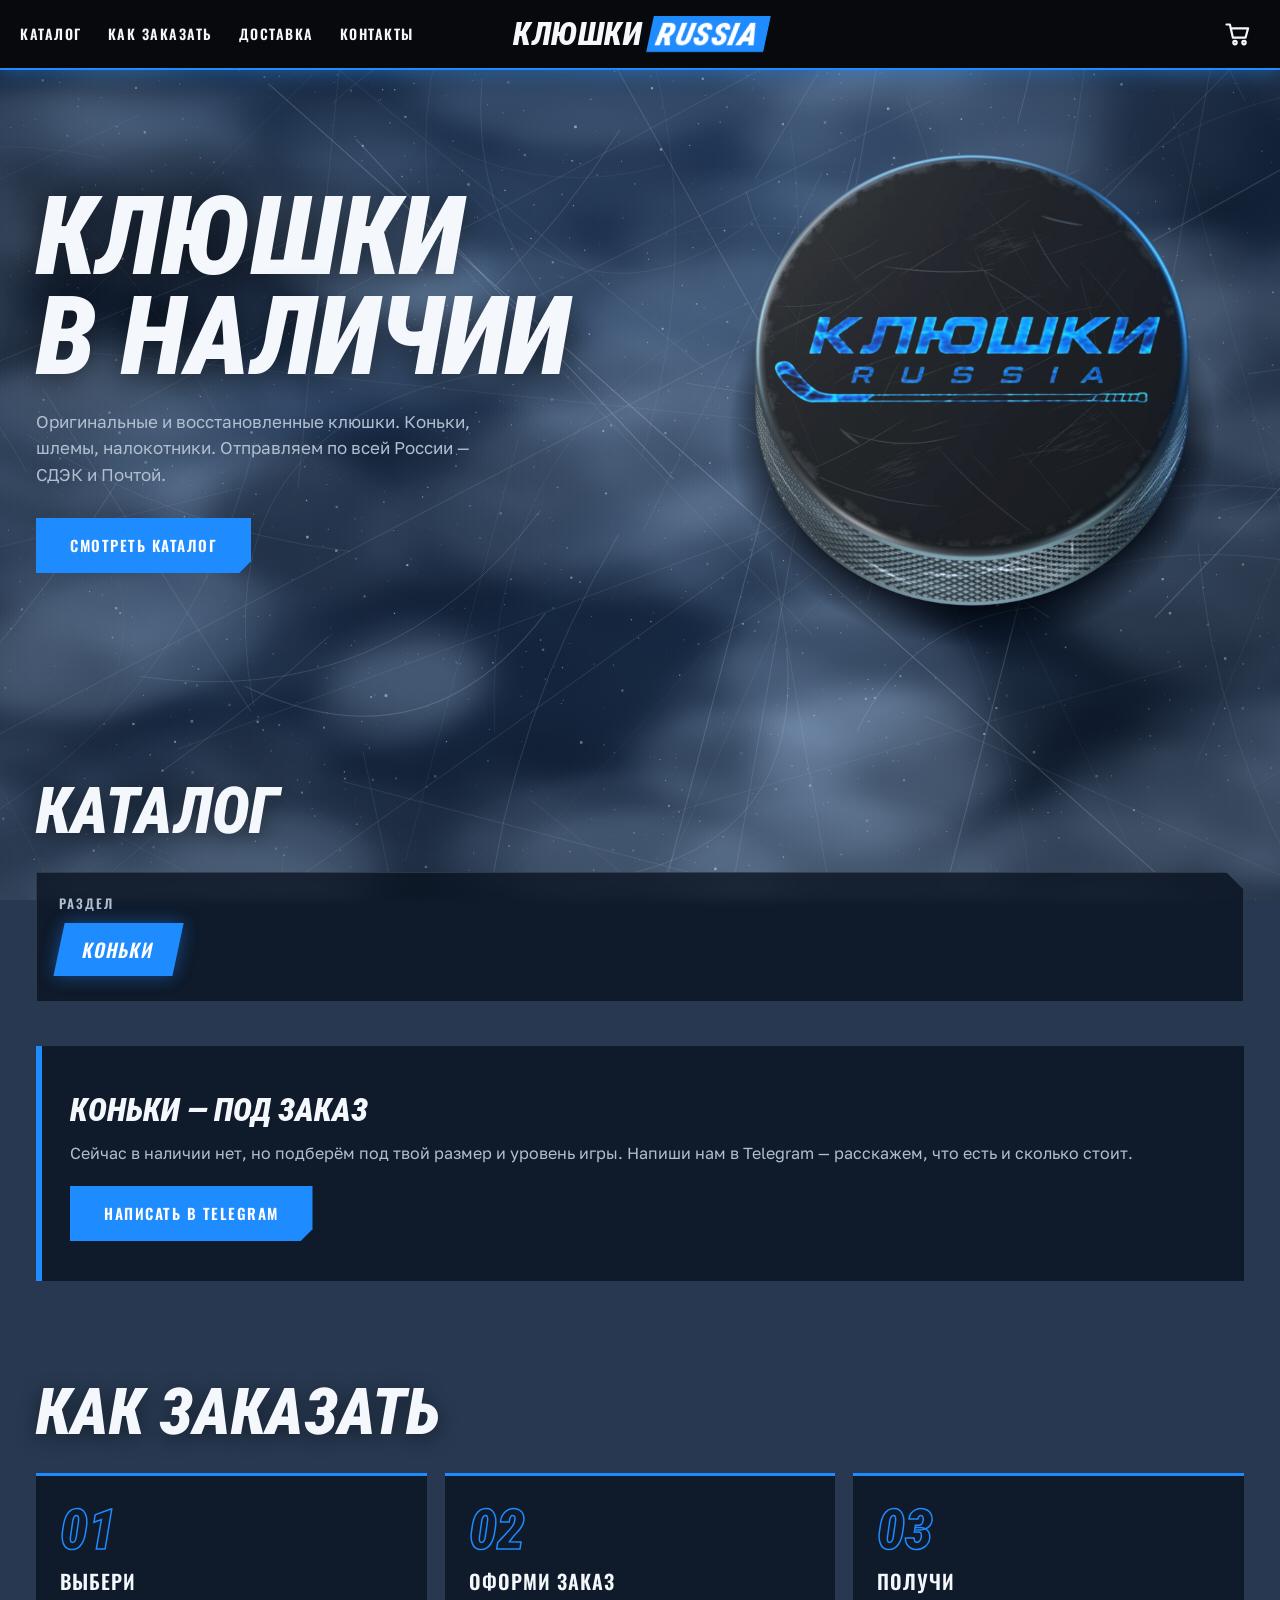
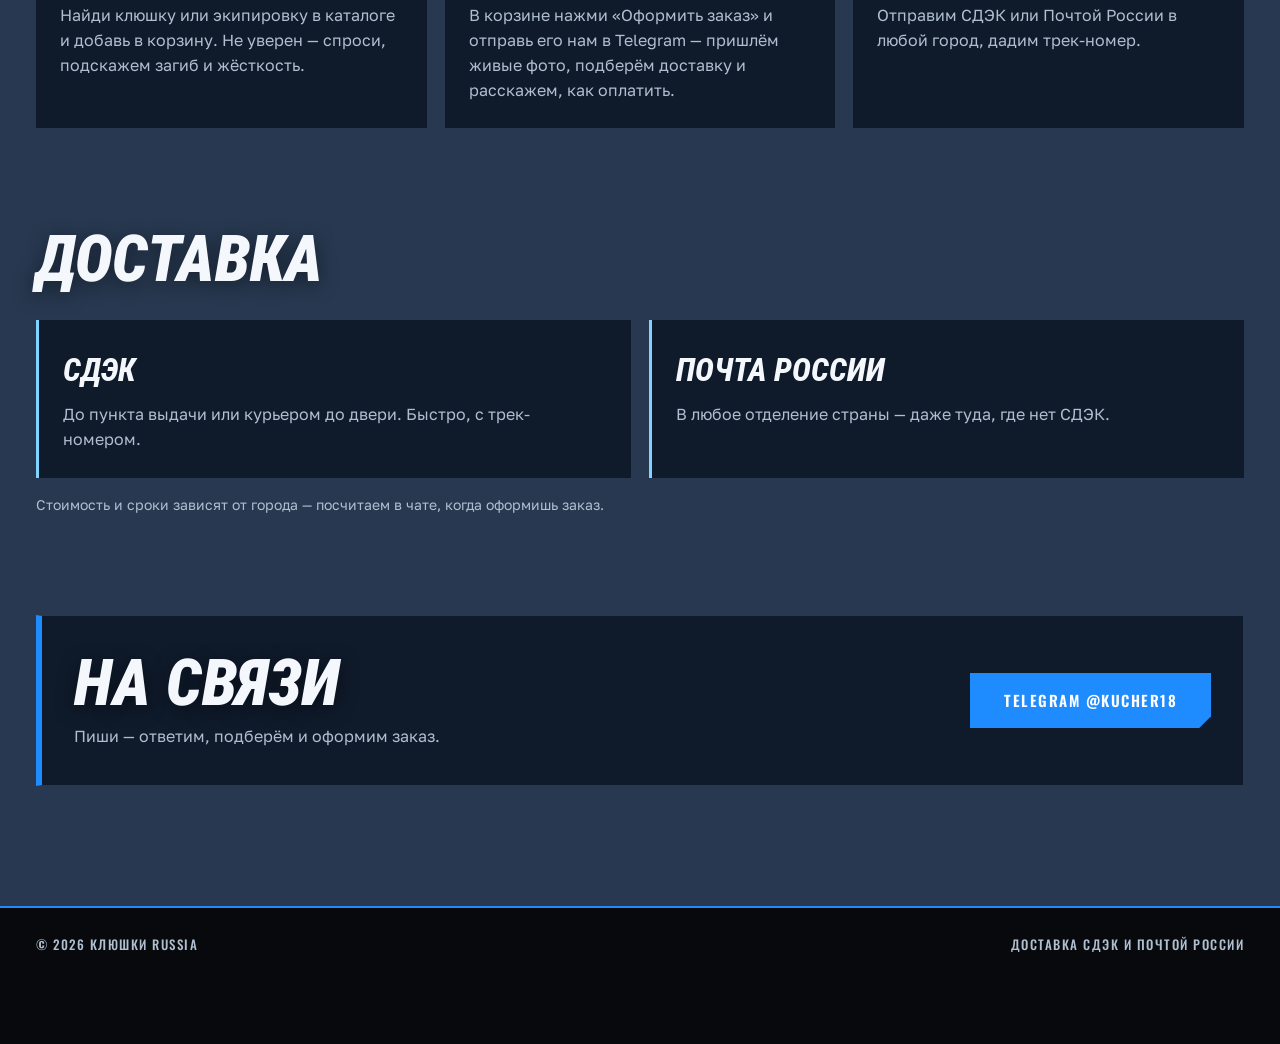
==== index.html @ e114ebab "Метки версий против кэша перед публикацией Co-Authored-By: Claude Opus 5.5 <noreply@anthropic.com>" ====
<!DOCTYPE html>
<html lang="ru">
<head>
  <meta charset="UTF-8">
  <meta name="viewport" content="width=device-width, initial-scale=1">
  <meta name="theme-color" content="#07090d">  <!-- цвет панели браузера — как у шапки -->
  <title>КЛЮШКИ RUSSIA</title>
  <meta name="description" content="Хоккейные клюшки (оригиналы и восстановленные), коньки, шлемы и налокотники. Доставка СДЭК и Почтой России.">
  <!-- Значок сайта и превью ссылки в Telegram / ВКонтакте (картинки делает tools/make_icons.py).
       Превью не видит скрипты страницы, поэтому у товара — общий текст, а не название клюшки. -->
  <link rel="icon" type="image/png" href="images/favicon.png?v=20261119-1003">
  <link rel="apple-touch-icon" href="images/apple-touch-icon.png?v=20261119-1003">
  <!-- Подпись под значком на экране iPhone. Пробел — «широкий» (&ensp;): обычный iPhone сжимает,
       и выходило «КЛЮШКИRUSSIA» (скрин владельца 2026-11-19) -->
  <meta name="apple-mobile-web-app-title" content="КЛЮШКИ&ensp;RUSSIA">
  <meta property="og:type" content="website">
  <meta property="og:site_name" content="КЛЮШКИ RUSSIA">
  <meta property="og:locale" content="ru_RU">
  <meta property="og:title" content="КЛЮШКИ RUSSIA — хоккейные клюшки в наличии">
  <meta property="og:description" content="Хоккейные клюшки и экипировка в наличии. Подбор клюшки по росту и весу, заказ — в Telegram, доставка по России.">
  <meta property="og:image" content="https://zzzx07180-cyber.github.io/klushki-russia/images/og-image.jpg">
  <meta property="og:image:width" content="1200">
  <meta property="og:image:height" content="630">
  <meta property="og:image:alt" content="Логотип КЛЮШКИ RUSSIA и хоккейная шайба">
  <meta name="twitter:card" content="summary_large_image">
  <!-- Шрифты лежат на нашем сайте в папке fonts/ (лицензия SIL Open Font License), подключены в style.css.
       Кириллицу всех трёх просим загрузить сразу — она нужна на первом экране. -->
  <link rel="preload" href="fonts/roboto-condensed-italic-cyrillic.woff2" as="font" type="font/woff2" crossorigin>
  <link rel="preload" href="fonts/oswald-cyrillic.woff2" as="font" type="font/woff2" crossorigin>
  <link rel="preload" href="fonts/golos-text-cyrillic.woff2" as="font" type="font/woff2" crossorigin>
  <link rel="stylesheet" href="style.css?v=20261119-1003">
</head>
<body>
  <!-- Фон «лёд»: рисуется скриптом ice.js -->
  <canvas id="ice" class="ice-bg" aria-hidden="true"></canvas>

  <!-- ШАПКА: меню слева, логотип по центру, контакты справа -->
  <header class="header">
    <div class="header__inner">
      <button class="burger" id="burger" aria-label="Открыть меню" aria-expanded="false" aria-controls="nav">
        <span></span><span></span><span></span>
      </button>

      <nav class="nav" id="nav">
        <a href="#catalog">Каталог</a>
        <a href="#how">Как заказать</a>
        <a href="#delivery">Доставка</a>
        <a href="#contacts">Контакты</a>
      </nav>

      <a href="index.html" class="logo" aria-label="КЛЮШКИ RUSSIA — на главную">
        КЛЮШКИ <span class="logo__tag">RUSSIA</span>
      </a>

      <div class="header__right">
        <!-- Корзина: число товаров и выдвижное окно — в cart.js -->
        <button class="cart-btn" id="cartBtn" type="button" data-cart-open aria-label="Корзина">
          <svg viewBox="0 0 28 28" fill="none" stroke="currentColor" stroke-width="2.2" stroke-linecap="round" stroke-linejoin="round" aria-hidden="true"><path d="M2.5 4.5h3.4l3 13.2h12.6l2.6-9.4H6.8"/><circle cx="11" cy="22.6" r="1.7"/><circle cx="20" cy="22.6" r="1.7"/></svg>
          <span class="cart-btn__count" id="cartCount" hidden>0</span>
        </button>
      </div>
    </div>
  </header>

  <main>
    <!-- ПЕРВЫЙ ЭКРАН -->
    <section class="hero">
      <div class="container hero__inner">
        <div class="hero__text-block">
          <h1 class="hero__title">Клюшки<br>в наличии</h1>
          <p class="hero__text">
            Оригинальные и восстановленные клюшки. Коньки, шлемы, налокотники.
            Отправляем по всей России — СДЭК и Почтой.
          </p>
          <a href="#catalog" class="btn">Смотреть каталог</a>
        </div>

        <!-- Шайба с логотипом. Въезжает по льду при открытии сайта и при нажатии.
             Сложена из слоёв: корпус, холст с вращающимся бортиком и верхняя грань с логотипом. -->
        <!-- is-waiting: шайба спрятана с самого начала, пока не начнётся въезд (иначе она мелькала
             на своём месте и прыгала за экран). Без JavaScript её показывает <noscript> ниже. -->
        <div class="puck-zone is-waiting">
          <noscript><style>.puck-zone.is-waiting .puck-slide { opacity: 1; }</style></noscript>
          <span class="puck-trail" aria-hidden="true"><i></i></span>
          <div class="puck-slide">
            <span class="puck-shadow" aria-hidden="true"></span>
            <button class="puck" id="puck" type="button" aria-label="Запустить шайбу ещё раз">
              <span class="puck__layers">
                <img src="images/puck-body.webp?v=20261119-1003" alt="" class="puck__body" width="960" height="960">
                <!-- холст: на нём script.js рисует вращающуюся шайбу — бортик, потёртости и логотип -->
                <canvas class="puck__side" width="960" height="960" aria-hidden="true"></canvas>
                <img src="images/puck-side.webp?v=20261119-1003" alt="" class="puck__side-src" hidden>
                <span class="puck__face">
                  <img src="images/puck-face.webp?v=20261119-1003" alt="КЛЮШКИ RUSSIA" class="puck__marks" width="960" height="960">
                </span>
              </span>
            </button>
          </div>
        </div>
      </div>
    </section>

    <!-- КАТАЛОГ -->
    <section class="section" id="catalog">
      <div class="container">
        <h2 class="section__title">Каталог</h2>

        <!-- Полный каталог с фильтрами и товарами — тот же блок, что на catalog.html.
             Рисует его catalog.js -->
        <div id="catalogApp"></div>
      </div>
    </section>

    <!-- КАК ЗАКАЗАТЬ -->
    <section class="section" id="how">
      <div class="container">
        <h2 class="section__title">Как заказать</h2>
        <ol class="steps">
          <li class="step">
            <span class="step__num">01</span>
            <b>Выбери</b>
            <span>Найди клюшку или экипировку в каталоге и добавь в корзину. Не уверен — спроси, подскажем загиб и жёсткость.</span>
          </li>
          <li class="step">
            <span class="step__num">02</span>
            <b>Оформи заказ</b>
            <!-- data-vk: показывается сам, когда в shop.js вписан адрес ВКонтакте -->
            <span>В корзине нажми «Оформить заказ» и отправь его нам в Telegram<span data-vk hidden> или ВКонтакте</span> — пришлём живые фото, подберём доставку и расскажем, как оплатить.</span>
          </li>
          <li class="step">
            <span class="step__num">03</span>
            <b>Получи</b>
            <span>Отправим СДЭК или Почтой России в любой город, дадим трек-номер.</span>
          </li>
        </ol>
      </div>
    </section>

    <!-- ДОСТАВКА -->
    <section class="section" id="delivery">
      <div class="container">
        <h2 class="section__title">Доставка</h2>
        <div class="delivery">
          <div class="delivery__card">
            <h3>СДЭК</h3>
            <p>До пункта выдачи или курьером до двери. Быстро, с трек-номером.</p>
          </div>
          <div class="delivery__card">
            <h3>Почта России</h3>
            <p>В любое отделение страны — даже туда, где нет СДЭК.</p>
          </div>
        </div>
        <p class="delivery__note">Стоимость и сроки зависят от города — посчитаем в чате, когда оформишь заказ.</p>
      </div>
    </section>

    <!-- КОНТАКТЫ -->
    <section class="section" id="contacts">
      <div class="container">
        <div class="contacts">
          <div>
            <h2 class="section__title">На связи</h2>
            <p class="contacts__text">Пиши — ответим, подберём и оформим заказ.</p>
          </div>
          <div class="contacts__buttons">
            <a href="https://t.me/kucher18" class="btn" target="_blank" rel="noopener">Telegram @kucher18</a>
            <!-- ВКонтакте: спрятана, пока в shop.js не вписан адрес (VK) — тогда появится сама -->
            <a href="#" class="btn" target="_blank" rel="noopener" data-vk hidden>ВКонтакте</a>
          </div>
        </div>
      </div>
    </section>
  </main>

  <footer class="footer">
    <div class="container footer__inner">
      <span>© 2026 КЛЮШКИ RUSSIA</span>
      <span>Доставка СДЭК и Почтой России</span>
    </div>
  </footer>

  <!-- Плавающая кнопка «Подобрать клюшку»: открывает помощника по подбору (picker.js) -->
  <button type="button" class="float-chat" data-picker-open aria-haspopup="dialog" aria-label="Подобрать клюшку">
    <span class="float-chat__label">Подобрать клюшку</span>
    <span class="float-chat__btn" aria-hidden="true">
      <svg viewBox="0 0 24 24" width="30" height="30" aria-hidden="true"><path fill="currentColor" d="M8.5 10c0-1.95 3-3.5 6.75-3.5S22 8.05 22 10v3.9c0 1.95-3 3.5-6.75 3.5S8.5 15.85 8.5 13.9z"/><path fill="none" style="stroke:var(--accent)" stroke-width="1.3" d="M8.7 10.45c.65 1.6 3.4 2.85 6.55 2.85s5.9-1.25 6.55-2.85"/><path fill="none" stroke="currentColor" stroke-width="2" stroke-linecap="round" d="M3.2 8.8h3.2M1.6 12.1h4.8M3.2 15.4h3.2"/></svg>
    </span>
  </button>

  <!-- Всплывающая подсказка (например, «Текст скопирован») -->
  <div class="toast" id="toast" role="status" aria-live="polite"></div>

  <script src="ice.js?v=20261119-1003"></script>
  <script src="script.js?v=20261119-1003"></script>
  <script src="data/products.js?v=20261119-1003"></script>
  <script src="shop.js?v=20261119-1003"></script>
  <script src="delivery.js?v=20261119-1003"></script>
  <script src="cart.js?v=20261119-1003"></script>
  <script src="picker.js?v=20261119-1003"></script>
  <script src="catalog.js?v=20261119-1003"></script>
</body>
</html>
---- style.css ----
/* ===== Цвета и шрифты =====
   Всё собрано здесь: поменяй значение — изменится по всему сайту. */
:root {
  --black: #07090d;            /* шапка, подвал, шайба */
  --panel: rgba(9, 18, 32, .78);   /* полупрозрачные панели поверх льда */
  --line: rgba(255, 255, 255, .13);
  --white: #f4f8fc;
  --dim: #b0bfd0;              /* приглушённый текст */
  --accent: #1e8bff;           /* главный акцент — синий, как в логотипе */
  --accent-dark: #0d68d0;
  --accent-glow: rgba(30, 139, 255, .45);
  --ice: #7fd4ff;              /* светло-ледяной — для подсветок */

  /* Шрифты (все — SIL Open Font License, бесплатно и для коммерции) */
  --f-display: "Roboto Condensed", "Arial Narrow", sans-serif;  /* крупные заголовки */
  --f-ui: "Oswald", "Arial Narrow", sans-serif;                 /* кнопки, меню, подписи */
  --f-text: "Golos Text", system-ui, sans-serif;                /* обычный текст */

  /* «срезанный уголок» у кнопок */
  --cut: polygon(0 0, 100% 0, 100% calc(100% - 12px), calc(100% - 12px) 100%, 0 100%);
}

/* ===== Файлы шрифтов — в папке fonts/ нашего сайта (не с серверов Google) =====
   Лицензия SIL Open Font License 1.1 — тексты лицензий лежат там же (OFL-*.txt), их нельзя удалять.
   Каждый шрифт разбит на три набора букв: кириллица, латиница и расширенная латиница (в ней знак ₽).
   Браузер скачивает набор, только если его буквы есть на странице (unicode-range).
   В одном файле сразу все нужные толщины («переменный» шрифт), поэтому font-weight — диапазон.
   Если заменить файл шрифта — дай ему новое имя, иначе телефоны покажут старый из кэша. */
@font-face {
  font-family: "Roboto Condensed"; font-style: italic; font-weight: 800 900; font-display: swap;
  src: url("fonts/roboto-condensed-italic-cyrillic.woff2") format("woff2");
  unicode-range: U+0301, U+0400-045F, U+0490-0491, U+04B0-04B1, U+2116;
}
@font-face {
  font-family: "Roboto Condensed"; font-style: italic; font-weight: 800 900; font-display: swap;
  src: url("fonts/roboto-condensed-italic-latin-ext.woff2") format("woff2");
  unicode-range: U+0100-02BA, U+02BD-02C5, U+02C7-02CC, U+02CE-02D7, U+02DD-02FF, U+0304, U+0308, U+0329, U+1D00-1DBF, U+1E00-1E9F, U+1EF2-1EFF, U+2020, U+20A0-20AB, U+20AD-20C4, U+2113, U+2C60-2C7F, U+A720-A7FF;
}
@font-face {
  font-family: "Roboto Condensed"; font-style: italic; font-weight: 800 900; font-display: swap;
  src: url("fonts/roboto-condensed-italic-latin.woff2") format("woff2");
  unicode-range: U+0000-00FF, U+0131, U+0152-0153, U+02BB-02BC, U+02C6, U+02DA, U+02DC, U+0304, U+0308, U+0329, U+2000-206F, U+20AC, U+2122, U+2191, U+2193, U+2212, U+2215, U+FEFF, U+FFFD;
}
@font-face {
  font-family: "Oswald"; font-style: normal; font-weight: 500 600; font-display: swap;
  src: url("fonts/oswald-cyrillic.woff2") format("woff2");
  unicode-range: U+0301, U+0400-045F, U+0490-0491, U+04B0-04B1, U+2116;
}
@font-face {
  font-family: "Oswald"; font-style: normal; font-weight: 500 600; font-display: swap;
  src: url("fonts/oswald-latin-ext.woff2") format("woff2");
  unicode-range: U+0100-02BA, U+02BD-02C5, U+02C7-02CC, U+02CE-02D7, U+02DD-02FF, U+0304, U+0308, U+0329, U+1D00-1DBF, U+1E00-1E9F, U+1EF2-1EFF, U+2020, U+20A0-20AB, U+20AD-20C4, U+2113, U+2C60-2C7F, U+A720-A7FF;
}
@font-face {
  font-family: "Oswald"; font-style: normal; font-weight: 500 600; font-display: swap;
  src: url("fonts/oswald-latin.woff2") format("woff2");
  unicode-range: U+0000-00FF, U+0131, U+0152-0153, U+02BB-02BC, U+02C6, U+02DA, U+02DC, U+0304, U+0308, U+0329, U+2000-206F, U+20AC, U+2122, U+2191, U+2193, U+2212, U+2215, U+FEFF, U+FFFD;
}
@font-face {
  font-family: "Golos Text"; font-style: normal; font-weight: 400 500; font-display: swap;
  src: url("fonts/golos-text-cyrillic.woff2") format("woff2");
  unicode-range: U+0301, U+0400-045F, U+0490-0491, U+04B0-04B1, U+2116;
}
@font-face {
  font-family: "Golos Text"; font-style: normal; font-weight: 400 500; font-display: swap;
  src: url("fonts/golos-text-latin-ext.woff2") format("woff2");
  unicode-range: U+0100-02BA, U+02BD-02C5, U+02C7-02CC, U+02CE-02D7, U+02DD-02FF, U+0304, U+0308, U+0329, U+1D00-1DBF, U+1E00-1E9F, U+1EF2-1EFF, U+2020, U+20A0-20AB, U+20AD-20C4, U+2113, U+2C60-2C7F, U+A720-A7FF;
}
@font-face {
  font-family: "Golos Text"; font-style: normal; font-weight: 400 500; font-display: swap;
  src: url("fonts/golos-text-latin.woff2") format("woff2");
  unicode-range: U+0000-00FF, U+0131, U+0152-0153, U+02BB-02BC, U+02C6, U+02DA, U+02DC, U+0304, U+0308, U+0329, U+2000-206F, U+20AC, U+2122, U+2191, U+2193, U+2212, U+2215, U+FEFF, U+FFFD;
}

* { box-sizing: border-box; margin: 0; padding: 0; }
/* overscroll-behavior-y: none — страница не «пружинит», шапка и подвал не отрываются от краёв экрана.
   Только по вертикали: по горизонтали выключился бы «назад» свайпом по тачпаду. */
html { scroll-behavior: smooth; overscroll-behavior-y: none; }

body {
  font-family: var(--f-text);
  color: var(--white);
  line-height: 1.55;
  background: #273850;         /* средний цвет льда у низа экрана: им Safari тонирует полосу под своей панелью */
  overflow-x: hidden;
}

/* Холст с текстурой льда — лежит под всем сайтом и не прокручивается */
.ice-bg {
  position: fixed;
  inset: 0;
  width: 100vw;
  height: 100vh;
  height: 100lvh;
  z-index: -1;
  display: block;
}

a { color: inherit; text-decoration: none; }
button { font: inherit; color: inherit; background: none; border: 0; cursor: pointer; }

.container { max-width: 1240px; margin: 0 auto; padding: 0 16px; }

/* Общий стиль крупных заголовков */
.hero__title, .section__title, .logo, .delivery__card h3, .step__num {
  font-family: var(--f-display);
  font-style: italic;
  font-weight: 900;
  text-transform: uppercase;
}

/* ===== Кнопки ===== */
.btn {
  display: inline-block;
  padding: 16px 34px;
  background: var(--accent);
  color: #fff;
  font-family: var(--f-ui);
  font-weight: 600;
  font-size: 15px;
  text-transform: uppercase;
  letter-spacing: 1.5px;
  text-align: center;
  clip-path: var(--cut);
  transition: background .15s, transform .15s;
}
.btn:hover { background: var(--accent-dark); transform: translateY(-2px); }
.btn--dark { background: var(--black); }
.btn--dark:hover { background: #1a1f28; }

/* ===== Шапка ===== */
.header {
  position: sticky;
  top: 0;
  z-index: 20;
  background: var(--black);
  border-bottom: 2px solid var(--accent);
  box-shadow: 0 2px 18px var(--accent-glow);
}
/* Чёрный «козырёк» над шапкой. Браузер Telegram (и Safari на новых iPhone) кладёт поверх верха
   страницы свою полупрозрачную панель с адресом, а шапку прилепляет под ней — и в щели над шапкой
   просвечивала прокручиваемая страница. Козырёк продолжает чёрный фон шапки вверх и закрывает щель.
   На обычных экранах он целиком за верхним краем окна и не виден. */
.header::before {
  content: "";
  position: absolute;
  left: 0;
  right: 0;
  bottom: 100%;
  height: 100vh;
  background: var(--black);
  pointer-events: none;
}
.header__inner {
  display: grid;
  grid-template-columns: 1fr auto 1fr;
  align-items: center;
  height: 68px;
  padding: 0 20px;
  max-width: 1600px;
  margin: 0 auto;
}

.nav { display: flex; gap: 26px; }
.nav a {
  font-family: var(--f-ui);
  font-weight: 600;
  font-size: 14px;
  text-transform: uppercase;
  letter-spacing: 1.5px;
  transition: color .15s;
}
.nav a:hover { color: var(--ice); }

.logo { font-size: 32px; line-height: 1; white-space: nowrap; letter-spacing: .5px; }
.logo__tag {
  display: inline-block;
  padding: 2px 9px 2px 7px;
  background: var(--accent);
  color: #fff;
  transform: skewX(-12deg);
}

.burger { display: none; }

/* ===== Первый экран ===== */
.hero { padding: 80px 0 90px; overflow-x: clip; }   /* ничего не вылезает вбок: шайба въезжает из-за правого края */
.hero__inner {
  display: grid;
  grid-template-columns: 1.15fr 1fr;
  align-items: center;
  gap: 40px;
}
.hero__title {
  font-size: clamp(54px, 8.5vw, 116px);
  line-height: .92;
  text-shadow: 0 6px 30px rgba(0, 0, 0, .5);
  margin-bottom: 22px;
}
.hero__text { color: var(--dim); font-size: 17px; max-width: 480px; margin-bottom: 30px; }

/* ===== Шайба ===== */
.puck-zone {
  --puck-size: min(460px, 80vw);
  /* Где на картинке корпуса лежит верхняя грань шайбы.
     Эти четыре числа печатает tools/make_puck.py — менять только вместе с картинками. */
  --face-left: 2.77%;
  --face-top: -3.12%;
  --face-size: 94.45%;
  --face-squash: 0.9272;
  position: relative;
  justify-self: center;
  width: var(--puck-size);
  height: var(--puck-size);     /* явная высота — для телефонов, где нет aspect-ratio */
}

/* Шайба — это настоящий 3D-рендер из Blender (скрипт tools/make_puck.py), сложенный из
   ГОТОВЫХ картинок с прозрачным фоном:
     images/puck-body.webp — корпус: чистая резина, рифлёный бортик, свет;
     images/puck-face.webp — логотип, царапины, потёртая кромка; лежит сверху и вращается;
     images/puck-side.webp — потёртости бортика «в развёртке»; script.js прокручивает их по бортику.
   Так шайба крутится вокруг своей оси по-настоящему: всё, что на ней «нарисовано», едет
   по кругу, а свет остаётся на месте.
   Браузеру ничего не нужно обрезать, поэтому шайба выглядит одинаково везде, включая iPhone
   и встроенный браузер Telegram (обрезка кодом там при анимации показывала квадрат). */
.puck-slide {                   /* эта «тележка» едет по льду: в ней шайба и её тень */
  position: relative;
  width: 100%;
  height: 100%;
}
.puck {
  position: relative;
  z-index: 2;
  display: block;
  width: 100%;
  height: 100%;
  padding: 0;
  border: 0;
  border-radius: 50%;
  background: none;
  -webkit-appearance: none;
  appearance: none;
  -webkit-tap-highlight-color: transparent;
}
.puck:focus-visible { outline: 3px solid var(--ice); outline-offset: 4px; }

.puck__layers {
  position: relative;
  display: block;
  width: 100%;
  height: 100%;
}
.puck__body,
.puck__marks {
  display: block;
  width: 100%;
  height: 100%;
  pointer-events: none;
  user-select: none;
  -webkit-user-select: none;
  -webkit-touch-callout: none;
}
/* Холст поверх картинки корпуса. На нём script.js перерисовывает корпус так, чтобы бортик
   тоже вращался (рифление и потёртости едут по кругу). Когда холст готов, обычная картинка
   корпуса прячется — иначе по краям она просвечивала бы из-под холста. */
.puck__side {
  position: absolute;
  left: 0;
  top: 0;
  width: 100%;
  height: 100%;
  pointer-events: none;
}
.puck.has-side .puck__body { visibility: hidden; }
/* Когда шайбу рисует видеочип, логотип тоже на холсте (одним кадром с бортиком — так они
   не расходятся), и картинка-логотип прячется. */
.puck.has-face .puck__face { visibility: hidden; }

/* Верхняя грань. Картинка с логотипом — ровный круг; шайба наклонена, поэтому сжимаем
   круг в овал (--face-squash). Внутри овала картинка вращается (см. puck-spin ниже). */
.puck__face {
  position: absolute;
  left: var(--face-left);
  top: var(--face-top);
  width: var(--face-size);
  height: var(--face-size);
  transform: scaleY(var(--face-squash));
  pointer-events: none;
}

/* Тень: шайба лежит на льду, поэтому тень плотная и прижата к самому низу бортика */
.puck-shadow {
  position: absolute;
  left: -3%;
  right: -3%;
  top: 15%;
  bottom: -8%;
  border-radius: 50%;
  background: radial-gradient(closest-side, rgba(0, 4, 12, .8) 80%, rgba(0, 4, 12, .4) 90%, transparent 100%);
  z-index: 1;
}

/* След на льду за шайбой: мягкая светлая полоса, ярче всего у самой шайбы.
   Полоса лежит вдоль пути шайбы (тот же угол, что у --slide-x / --slide-y). */
.puck-trail {
  position: absolute;
  left: 50%;
  top: 57%;
  width: 337%;                  /* длина пути: √(330² + 70²) */
  height: 0;
  transform: rotate(-12deg);    /* угол пути: шайба едет справа и чуть «издалека» */
  transform-origin: 0 0;
  pointer-events: none;
}
.puck-trail i {
  position: absolute;
  left: 0;
  top: 0;
  width: 100%;
  height: 0;
  padding-bottom: 20%;          /* ширина полосы (в долях её длины) */
  margin-top: -10%;             /* половина ширины — чтобы полоса легла ровно по линии пути */
  background:
    linear-gradient(90deg, rgba(225, 242, 255, .45), rgba(225, 242, 255, 0) 55%) 0 50% / 100% 2px no-repeat,
    radial-gradient(ellipse 60% 50% at 0 50%, rgba(200, 230, 255, .28), rgba(200, 230, 255, .1) 50%, transparent 100%);
  transform-origin: 100% 50%;
  transform: scaleX(0);
  opacity: 0;
}

/* --- Анимация «шайба въезжает по льду» ---
   Шайба выезжает из-за правого края, скользит по прямой и тормозит, как от трения о лёд
   (равномерное замедление — кривая --ice-friction). При этом она крутится вокруг своей оси.
   Едет и крутится шайба одно и то же время (--slide-time), поэтому останавливается
   и перестаёт крутиться в один и тот же момент. За ней на льду остаётся след, который потом тает.
   Можно менять:
     --slide-x / --slide-y — откуда выезжает (в размерах шайбы); если менять, то поправить
                             и угол с длиной у .puck-trail;
     --slide-time          — сколько секунд едет и крутится;
     --spin                — на сколько градусов успевает повернуться (540 = полтора оборота). */
.puck-zone {
  --slide-x: 330%;
  --slide-y: -70%;
  --slide-time: 1.7s;
  --spin: -540deg;
  --ice-friction: cubic-bezier(.333, .667, .667, 1);
}
.puck-zone.is-waiting .puck-slide { opacity: 0; }   /* пока картинки грузятся, шайбу не показываем */

.puck-zone.is-flying .puck-slide  { animation: puck-slide var(--slide-time) var(--ice-friction) both; }
.puck-zone.is-flying .puck__marks { animation: puck-spin var(--slide-time) var(--ice-friction) both; }
/* Когда шайба рисуется на холсте, угол поворота считает script.js — логотип и бортик
   поворачиваются одним кадром (иначе на iPhone они расходились). CSS-вращение — запасной вариант. */
.puck-zone.js-spin.is-flying .puck__marks { animation: none; }
/* след: растёт ровно вместе с шайбой, а когда она остановилась — тает */
.puck-zone.is-flying .puck-trail i {
  animation: puck-trail-grow var(--slide-time) var(--ice-friction) both,
             puck-trail-melt 2.6s ease-in var(--slide-time) both;
}

@keyframes puck-slide {
  from { transform: translate(var(--slide-x), var(--slide-y)) scale(.9); }   /* издалека — чуть меньше */
  to   { transform: translate(0, 0) scale(1); }
}
@keyframes puck-spin {
  from { transform: rotate(var(--spin)); }
  to   { transform: rotate(0); }
}
@keyframes puck-trail-grow {
  from { transform: scaleX(0); }
  to   { transform: scaleX(1); }
}
@keyframes puck-trail-melt {
  from { opacity: 1; }
  to   { opacity: 0; }
}

/* Если человек отключил анимации в системе — шайба просто лежит на месте */
@media (prefers-reduced-motion: reduce) {
  .puck-zone.is-flying .puck-slide,
  .puck-zone.is-flying .puck__marks,
  .puck-zone.is-flying .puck-trail i { animation: none; }
}

/* ===== Секции ===== */
.section { padding: 80px 0; }
.section + .section { padding-top: 20px; }
.section__title {
  font-size: clamp(40px, 6vw, 64px);
  line-height: 1;
  margin-bottom: 28px;
  text-shadow: 0 4px 20px rgba(0, 0, 0, .45);
}

/* ===== Панель выбора раздела ===== */
.panel {
  background: var(--panel);
  border: 1px solid var(--line);
  padding: 20px 22px 24px;
  clip-path: polygon(0 0, calc(100% - 18px) 0, 100% 18px, 100% 100%, 0 100%);
  backdrop-filter: blur(4px);
  margin-bottom: 28px;
}
.panel__label {
  font-family: var(--f-ui);
  font-weight: 600;
  font-size: 13px;
  text-transform: uppercase;
  letter-spacing: 2px;
  color: var(--dim);
  margin-bottom: 10px;
}
.tabs { display: flex; flex-wrap: wrap; gap: 8px; }
.tab {
  padding: 12px 24px;
  background: rgba(255, 255, 255, .07);
  font-family: var(--f-ui);
  font-weight: 600;
  font-size: 19px;
  text-transform: uppercase;
  letter-spacing: 1px;
  color: var(--dim);
  transform: skewX(-12deg);
  transition: background .15s, color .15s;
}
.tab:hover { color: var(--white); background: rgba(255, 255, 255, .13); }
.tab.is-active { background: var(--accent); color: #fff; box-shadow: 0 0 18px var(--accent-glow); }

.panel__sub { margin-top: 20px; padding-left: 14px; border-left: 3px solid var(--accent); }
.chips { display: flex; flex-wrap: wrap; gap: 8px; }
.chip {
  padding: 9px 16px;
  border: 1px solid var(--line);
  font-family: var(--f-ui);
  font-weight: 500;
  font-size: 14px;
  text-transform: uppercase;
  letter-spacing: 1px;
  transition: border-color .15s, background .15s, color .15s;
}
.chip:hover { border-color: var(--white); }
.chip.is-active { background: var(--white); color: var(--black); border-color: var(--white); }

/* ===== Как заказать ===== */
.steps { list-style: none; display: grid; grid-template-columns: repeat(3, 1fr); gap: 18px; }
.step { padding: 26px 24px; background: var(--panel); border-top: 3px solid var(--accent); }
.step__num {
  display: block;
  font-size: 56px;
  line-height: 1;
  color: transparent;
  -webkit-text-stroke: 1.5px var(--accent);
  margin-bottom: 8px;
}
.step b {
  display: block;
  font-family: var(--f-ui);
  font-weight: 600;
  font-size: 20px;
  text-transform: uppercase;
  letter-spacing: 1px;
  margin-bottom: 6px;
}
.step span:last-child { color: var(--dim); }

/* ===== Доставка ===== */
.delivery { display: grid; grid-template-columns: 1fr 1fr; gap: 18px; }
.delivery__card { padding: 26px 24px; background: var(--panel); border-left: 3px solid var(--ice); }
.delivery__card h3 { font-weight: 800; font-size: 32px; margin-bottom: 6px; }
.delivery__card p { color: var(--dim); }
.delivery__note { margin-top: 16px; color: var(--dim); font-size: 14px; }

/* ===== Контакты ===== */
.contacts {
  display: flex;
  flex-wrap: wrap;
  align-items: center;
  justify-content: space-between;
  gap: 28px;
  padding: 36px 32px;
  background: var(--panel);
  border: 1px solid var(--line);
  border-left: 6px solid var(--accent);
}
.contacts .section__title { margin-bottom: 8px; }
.contacts__text { color: var(--dim); }
.contacts__buttons { display: flex; flex-wrap: wrap; gap: 12px; }

/* ===== Подвал ===== */
.footer {
  margin-top: 40px;
  padding: 26px 0 90px;
  background: var(--black);
  border-top: 2px solid var(--accent);
  color: var(--dim);
  font-family: var(--f-ui);
  font-size: 13px;
  text-transform: uppercase;
  letter-spacing: 1.5px;
  box-shadow: 0 10px 0 var(--black);   /* закрывает щель в полточки под подвалом (высота страницы дробная) */
}
.footer__inner { display: flex; justify-content: space-between; flex-wrap: wrap; gap: 10px; }

/* ===== Плавающая кнопка связи ===== */
.float-chat {
  position: fixed;
  right: 20px;
  bottom: 20px;
  z-index: 30;
  display: flex;
  align-items: center;
  gap: 10px;
}
.float-chat__label {
  padding: 10px 16px;
  background: var(--black);
  font-family: var(--f-ui);
  font-weight: 600;
  font-size: 14px;
  text-transform: uppercase;
  letter-spacing: 1px;
  transform: skewX(-12deg);
}
.float-chat__btn {
  width: 60px;
  height: 60px;
  border-radius: 50%;
  display: grid;
  place-items: center;
  background: var(--accent);
  color: #fff;
  box-shadow: 0 8px 24px var(--accent-glow);
  transition: transform .15s;
}
.float-chat:hover .float-chat__btn { transform: scale(1.08); }

/* =====================================================================
   СТРАНИЦА КАТАЛОГА (catalog.html)
   ===================================================================== */
[hidden] { display: none !important; }

.visually-hidden {
  position: absolute; width: 1px; height: 1px; overflow: hidden;
  clip: rect(0 0 0 0); white-space: nowrap;
}

.catalog-page { padding-top: 40px; }
.crumbs {
  font-family: var(--f-ui);
  font-size: 13px;
  text-transform: uppercase;
  letter-spacing: 1.5px;
  color: var(--dim);
  margin-bottom: 10px;
}
.crumbs a:hover { color: var(--ice); }

/* ----- Фильтры ----- */
.filters__row {
  display: flex;
  flex-wrap: wrap;
  align-items: flex-end;
  gap: 18px 32px;
  margin-top: 20px;
}
.filters__right {
  margin-left: auto;
  display: flex;
  flex-wrap: wrap;
  align-items: center;
  gap: 12px;
}

/* круглые «таблетки» для брендов и хвата */
.chips--round .chip { border-radius: 999px; padding: 8px 16px; }
.chips--round .chip.is-active { background: var(--ice); border-color: var(--ice); color: var(--black); }

/* переключатель «Только в наличии» */
.toggle {
  display: inline-flex;
  align-items: center;
  gap: 12px;
  padding: 11px 20px;
  background: rgba(255, 255, 255, .07);
  border: 1px solid var(--line);
  font-family: var(--f-ui);
  font-weight: 600;
  font-size: 15px;
  text-transform: uppercase;
  letter-spacing: 1px;
  cursor: pointer;
  user-select: none;
}
.toggle input { position: absolute; opacity: 0; pointer-events: none; }
.toggle__box {
  width: 28px;
  height: 28px;
  border: 2px solid var(--dim);
  background: var(--black);
  display: grid;
  place-items: center;
  transition: background .15s, border-color .15s;
}
.toggle input:checked + .toggle__box {
  background: var(--accent);
  border-color: rgba(0, 0, 0, .45);
  box-shadow: inset 0 0 0 1px rgba(255, 255, 255, .25);
}
/* вместо галочки — чёрная клюшка с шайбой (силуэт снят по пикселям с образца):
   тонкая ручка по диагонали, прямой крюк влево и плоская шайба справа от пятки */
.toggle input:checked + .toggle__box::after {
  content: "";
  width: 100%;
  height: 100%;
  background: url("data:image/svg+xml,%3Csvg xmlns='http://www.w3.org/2000/svg' viewBox='0 0 24 24'%3E%3Cpath d='M20.3 3 12.8 17.4Q12 19 10.4 19H3.6' fill='none' stroke='%2307090d' stroke-width='2' stroke-linecap='round'/%3E%3Cellipse cx='15.3' cy='20.7' rx='2.6' ry='1.3' fill='%2307090d'/%3E%3C/svg%3E") no-repeat center / contain;
}
.toggle input:focus-visible + .toggle__box { outline: 2px solid var(--ice); outline-offset: 2px; }

/* сортировка */
.sort select {
  appearance: none;
  padding: 12px 40px 12px 16px;
  background: var(--black) url("data:image/svg+xml,%3Csvg xmlns='http://www.w3.org/2000/svg' width='12' height='8'%3E%3Cpath d='M1 1l5 5 5-5' stroke='%237fd4ff' stroke-width='2' fill='none'/%3E%3C/svg%3E") no-repeat right 14px center;
  border: 1px solid var(--line);
  color: var(--white);
  font-family: var(--f-ui);
  font-weight: 500;
  font-size: 14px;
  text-transform: uppercase;
  letter-spacing: 1px;
  cursor: pointer;
}
.sort select:focus-visible { outline: 2px solid var(--ice); }

/* строка «Найдено: N» + кнопка «Сбросить фильтры» */
.found-row {
  display: flex;
  flex-wrap: wrap;
  align-items: center;
  gap: 10px 18px;
  margin: 4px 0 16px;
}
.reset {
  display: inline-flex;
  align-items: center;
  gap: 8px;
  padding: 10px 16px;
  border: 1px solid var(--accent);
  background: rgba(30, 139, 255, .14);
  font-family: var(--f-ui);
  font-weight: 600;
  font-size: 13px;
  text-transform: uppercase;
  letter-spacing: 1px;
  transform: skewX(-12deg);
  transition: background .15s, box-shadow .15s;
}
.reset:hover { background: var(--accent); box-shadow: 0 0 16px var(--accent-glow); }
.reset:focus-visible { outline: 2px solid var(--ice); outline-offset: 2px; }
.reset__x { color: var(--ice); font-size: 14px; line-height: 1; }
.reset:hover .reset__x { color: #fff; }

.found {
  font-family: var(--f-ui);
  font-size: 13px;
  text-transform: uppercase;
  letter-spacing: 2px;
  color: var(--dim);
}

/* ----- Карточки товаров ----- */
.products {
  display: grid;
  grid-template-columns: repeat(auto-fill, minmax(250px, 1fr));
  gap: 18px;
}
.product {
  position: relative;          /* нужно, чтобы ссылка растянулась на всю карточку */
  display: flex;
  flex-direction: column;
  cursor: pointer;
  background: var(--panel);
  border: 1px solid var(--line);
  transition: transform .2s, border-color .2s, box-shadow .2s;
}
.product:hover { transform: translateY(-5px); border-color: var(--accent); box-shadow: 0 10px 30px var(--accent-glow); }

.product__pic {
  position: relative;
  aspect-ratio: 1;
  display: grid;
  place-items: center;
  overflow: hidden;
  background: linear-gradient(160deg, #f4f9ff 0%, #d6e6f5 100%);
}
.product__pic img { width: 100%; height: 100%; object-fit: contain; }
.product__icon { font-size: 96px; transform: rotate(-12deg); }
.product.is-out .product__pic { filter: grayscale(.8); opacity: .6; }

.badge {
  position: absolute;
  top: 12px;
  left: 12px;
  z-index: 1;
  padding: 5px 12px;
  font-family: var(--f-ui);
  font-weight: 600;
  font-size: 12px;
  text-transform: uppercase;
  letter-spacing: 1px;
  color: #fff;
  transform: skewX(-12deg);
}
.badge--original { background: var(--accent); }
.badge--restored { background: #0f8a6a; }

.product__body { display: flex; flex-direction: column; flex: 1; padding: 16px 18px 18px; }
.product__brand {
  font-family: var(--f-ui);
  font-weight: 600;
  font-size: 13px;
  text-transform: uppercase;
  letter-spacing: 2px;
  color: var(--ice);
}
.product__name {
  font-family: var(--f-display);
  font-style: italic;
  font-weight: 800;
  font-size: 24px;
  line-height: 1.1;
  text-transform: uppercase;
  margin: 2px 0 8px;
}
.product__specs { color: var(--dim); font-size: 14px; margin-bottom: 14px; }
.product__bottom {
  display: flex;
  align-items: baseline;
  justify-content: space-between;
  gap: 10px;
  margin-top: auto;
  margin-bottom: 14px;
}
.product__price {
  font-family: var(--f-display);
  font-style: italic;
  font-weight: 900;
  font-size: 28px;
  white-space: nowrap;
}
.stock {
  font-family: var(--f-ui);
  font-size: 12px;
  text-transform: uppercase;
  letter-spacing: 1px;
  white-space: nowrap;
}
.stock--yes { color: #4ade80; }
.stock--no  { color: var(--dim); }
/* кнопка «В корзину» лежит поверх растянутой ссылки — нажатие на неё не открывает карточку */
.product__btn { position: relative; z-index: 2; width: 100%; padding: 14px 20px; }

/* ----- Пусто ----- */
.empty {
  padding: 40px 28px;
  background: var(--panel);
  border-left: 6px solid var(--accent);
}
.empty__title {
  font-family: var(--f-display);
  font-style: italic;
  font-weight: 900;
  font-size: 32px;
  text-transform: uppercase;
  margin-bottom: 6px;
}
.empty p:not(.empty__title) { color: var(--dim); margin-bottom: 20px; }
.empty__actions { display: flex; flex-wrap: wrap; gap: 10px; }

/* ----- Всплывающая подсказка ----- */
.toast {
  position: fixed;
  left: 50%;
  bottom: 24px;
  z-index: 70;                 /* выше корзины (60) и просмотра фото (50) */
  max-width: min(520px, calc(100vw - 32px));
  padding: 14px 20px;
  background: var(--black);
  border-left: 4px solid var(--accent);
  box-shadow: 0 10px 30px rgba(0, 0, 0, .5);
  font-size: 15px;
  transform: translate(-50%, 140%);
  opacity: 0;
  transition: transform .3s, opacity .3s;
  pointer-events: none;
}
.toast.is-visible { transform: translate(-50%, 0); opacity: 1; }

/* карточка в каталоге: фото и название ведут на страницу товара */
/* Вся карточка — ссылка на страницу товара: невидимый слой от ссылки в названии
   растягивается на карточку целиком. Кнопка «В корзину» остаётся отдельной. */
.product__name a::after {
  content: "";
  position: absolute;
  inset: 0;
  z-index: 1;
}
.product:hover .product__name a { color: var(--ice); }
.product__name a:focus-visible { outline: none; }
.product:has(.product__name a:focus-visible) { outline: 3px solid var(--ice); outline-offset: 2px; }
.product__count {
  position: absolute;
  right: 10px;
  top: 12px;
  padding: 3px 8px;
  background: rgba(7, 9, 13, .75);
  color: #fff;
  font-family: var(--f-ui);
  font-size: 11px;
  text-transform: uppercase;
  letter-spacing: 1px;
}

/* =====================================================================
   СТРАНИЦА ТОВАРА (product.html)
   ===================================================================== */
.pp {
  display: grid;
  grid-template-columns: minmax(0, 1.1fr) minmax(0, 1fr);
  gap: 40px;
  align-items: start;
}

/* ----- Галерея ----- */
.gallery { position: sticky; top: 90px; }
.gallery__main {
  position: relative;
  aspect-ratio: 1;
  display: grid;
  place-items: center;
  overflow: hidden;
  background: linear-gradient(160deg, #f4f9ff 0%, #d6e6f5 100%);
  border: 1px solid var(--line);
}
.gallery__main .product__icon { font-size: 160px; }
.gallery__zoom { width: 100%; height: 100%; cursor: zoom-in; touch-action: pan-y; }
.gallery__zoom img { width: 100%; height: 100%; object-fit: contain; user-select: none; -webkit-user-drag: none; }
.gallery__zoom:focus-visible { outline: 3px solid var(--accent); outline-offset: -3px; }

.gallery__arrow {
  position: absolute;
  top: 50%;
  z-index: 2;
  width: 48px;
  height: 48px;
  margin-top: -24px;
  display: grid;
  place-items: center;
  background: rgba(7, 9, 13, .8);
  color: #fff;
  font-size: 32px;
  line-height: 1;
  transition: background .15s;
}
.gallery__arrow:hover { background: var(--accent); }
.gallery__arrow--prev { left: 0; }
.gallery__arrow--next { right: 0; }
.gallery__count {
  position: absolute;
  right: 12px;
  bottom: 12px;
  padding: 4px 10px;
  background: rgba(7, 9, 13, .8);
  font-family: var(--f-ui);
  font-size: 13px;
  letter-spacing: 1px;
}
.gallery__thumbs {
  display: grid;
  grid-template-columns: repeat(auto-fill, minmax(76px, 1fr));
  gap: 8px;
  margin-top: 10px;
}
.gallery__thumb {
  aspect-ratio: 1;
  background: linear-gradient(160deg, #f4f9ff 0%, #d6e6f5 100%);
  border: 2px solid transparent;
  opacity: .6;
  transition: opacity .15s, border-color .15s;
}
.gallery__thumb img { width: 100%; height: 100%; object-fit: contain; }
.gallery__thumb:hover { opacity: 1; }
.gallery__thumb.is-active { opacity: 1; border-color: var(--accent); }
.gallery__nophoto { margin-top: 10px; color: var(--dim); font-size: 14px; }

/* ----- Информация ----- */
.pp__title {
  font-family: var(--f-display);
  font-style: italic;
  font-weight: 900;
  font-size: clamp(36px, 5vw, 56px);
  line-height: 1;
  text-transform: uppercase;
  margin: 4px 0 10px;
}
.pp__buy { display: flex; align-items: baseline; gap: 16px; margin: 18px 0 16px; }
.pp__price {
  font-family: var(--f-display);
  font-style: italic;
  font-weight: 900;
  font-size: 46px;
  line-height: 1;
}
.pp__buttons { display: flex; flex-wrap: wrap; gap: 10px; }
.pp__buttons .btn { flex: 1 1 200px; }
.pp__hint { margin-top: 10px; color: var(--dim); font-size: 13px; }
.pp__h {
  font-family: var(--f-ui);
  font-weight: 600;
  font-size: 18px;
  text-transform: uppercase;
  letter-spacing: 1.5px;
  margin: 30px 0 10px;
}
.pp__text { color: var(--dim); }

.pp__repair {
  margin-top: 26px;
  padding: 4px 20px 18px;
  background: var(--panel);
  border-left: 4px solid #0f8a6a;
}
.pp__repair .pp__h { margin-top: 16px; }
.pp__repair p + p { margin-top: 6px; }

.specs { width: 100%; border-collapse: collapse; background: var(--panel); }
.specs th, .specs td { padding: 10px 14px; border-bottom: 1px solid var(--line); text-align: left; }
.specs th {
  width: 45%;
  font-family: var(--f-ui);
  font-weight: 500;
  font-size: 13px;
  text-transform: uppercase;
  letter-spacing: 1px;
  color: var(--dim);
}

.pp__back {
  display: inline-block;
  margin-top: 30px;
  font-family: var(--f-ui);
  font-size: 14px;
  text-transform: uppercase;
  letter-spacing: 1.5px;
  color: var(--ice);
}
.pp__back:hover { text-decoration: underline; }

/* ----- Фото на весь экран ----- */
.lightbox {
  position: fixed;
  inset: 0;
  z-index: 50;
  display: grid;
  place-items: center;
  background: rgba(3, 6, 12, .94);
}
.lightbox__img {
  max-width: min(92vw, 1000px);
  max-height: 86vh;
  background: linear-gradient(160deg, #f4f9ff 0%, #d6e6f5 100%);
  touch-action: pan-y;
  user-select: none;
  -webkit-user-drag: none;
}
.lightbox .gallery__arrow--prev { left: 16px; }
.lightbox .gallery__arrow--next { right: 16px; }
.lightbox__close {
  position: absolute;
  top: 14px;
  right: 16px;
  z-index: 2;
  width: 48px;
  height: 48px;
  font-size: 40px;
  line-height: 1;
  color: #fff;
}
.lightbox__close:hover { color: var(--ice); }
.lightbox__count {
  position: absolute;
  bottom: 18px;
  left: 50%;
  transform: translateX(-50%);
  font-family: var(--f-ui);
  letter-spacing: 1px;
}

/* =====================================================================
   КОРЗИНА (cart.js): значок в шапке, кнопка «В корзине», выдвижное окно
   ===================================================================== */

/* ----- Значок в шапке: тележка и число товаров в синей плашке ----- */
.header__right { justify-self: end; display: flex; align-items: center; gap: 18px; }
.cart-btn {
  position: relative;
  width: 44px;
  height: 44px;
  display: grid;
  place-items: center;
  color: var(--white);
  transition: color .15s;
  -webkit-tap-highlight-color: transparent;
}
.cart-btn:hover { color: var(--ice); }
.cart-btn:focus-visible { outline: 2px solid var(--ice); outline-offset: 2px; }
.cart-btn svg { display: block; width: 28px; height: 28px; }
.cart-btn__count {
  position: absolute;
  top: 0;
  right: -4px;
  min-width: 20px;
  height: 20px;
  padding: 0 5px;
  background: var(--accent);
  color: #fff;
  font-family: var(--f-ui);
  font-weight: 600;
  font-size: 12px;
  line-height: 20px;
  text-align: center;
  transform: skewX(-12deg);
  box-shadow: 0 0 12px var(--accent-glow);
}
/* товар добавили — плашка с числом «подпрыгивает» */
.cart-btn.is-bump .cart-btn__count { animation: cart-bump .5s; }
@keyframes cart-bump {
  0%, 100% { transform: skewX(-12deg) scale(1); }
  35%      { transform: skewX(-12deg) scale(1.6); }
}

/* Маленькая шайба, которая летит от кнопки «В корзину» к значку в шапке */
.cart-fly {
  position: fixed;
  left: 0;
  top: 0;
  z-index: 80;
  width: 26px;
  height: 26px;
  margin: -13px 0 0 -13px;
  border-radius: 50%;
  background: radial-gradient(circle at 38% 32%, #4a5362 0%, #12161d 55%, #07090d 100%);
  box-shadow: 0 0 0 2px rgba(127, 212, 255, .55), 0 0 16px var(--accent-glow);
  pointer-events: none;
}

/* ----- Кнопка «В корзине»: тёмная, с синей обводкой и галочкой -----
   Обводка сложена из двух слоёв (синяя кнопка, поверх — тёмная вставка на 2 точки меньше):
   обычная рамка у срезанного уголка обрывается. */
.btn--in-cart { position: relative; isolation: isolate; background: var(--accent); color: var(--ice); }
.btn--in-cart::before {
  content: "";
  position: absolute;
  inset: 2px;
  z-index: -1;
  background: #0a1322;
  clip-path: polygon(0 0, 100% 0, 100% calc(100% - 11px), calc(100% - 11px) 100%, 0 100%);
  transition: background .15s;
}
.btn--in-cart::after {                      /* галочка */
  content: "";
  display: inline-block;
  width: 6px;
  height: 11px;
  margin: 0 2px 2px 10px;
  border: solid var(--ice);
  border-width: 0 2px 2px 0;
  transform: rotate(45deg);
}
.btn--in-cart:hover { background: var(--ice); }
.btn--in-cart:hover::before { background: #12213a; }

/* ----- Выдвижное окно ----- */
.cart { position: fixed; inset: 0; z-index: 60; }
.cart__shade {
  position: absolute;
  inset: 0;
  background: rgba(3, 6, 12, .74);
  opacity: 0;
  transition: opacity .3s;
  touch-action: none;                        /* iPhone: пальцем по затемнению страница под ним не едет */
}
.cart__panel {
  position: absolute;
  top: 0;
  right: 0;
  bottom: 0;
  width: min(480px, 100%);
  display: flex;
  flex-direction: column;
  background:
    radial-gradient(90% 38% at 100% 0, rgba(30, 139, 255, .17), transparent 70%),
    linear-gradient(180deg, #0c1829 0%, #080f1b 100%);
  border-left: 2px solid var(--accent);
  box-shadow: -2px 0 22px var(--accent-glow), -20px 0 60px rgba(0, 0, 0, .55);
  transform: translateX(105%);
  transition: transform .4s cubic-bezier(.2, .8, .25, 1);   /* въезжает и тормозит, как шайба */
  outline: none;
}
.cart.is-open .cart__shade { opacity: 1; }
.cart.is-open .cart__panel { transform: none; }

/* шапка окна — как шапка сайта: чёрная, с синей светящейся линией */
.cart__head {
  position: relative;
  z-index: 1;
  flex: none;
  display: flex;
  align-items: center;
  gap: 12px;
  height: 68px;
  padding: 0 8px 0 20px;
  touch-action: none;
  background: var(--black);
  border-bottom: 2px solid var(--accent);
  box-shadow: 0 2px 18px var(--accent-glow);
}
.cart__title {
  font-family: var(--f-display);
  font-style: italic;
  font-weight: 900;
  font-size: 30px;
  line-height: 1;
  text-transform: uppercase;
  letter-spacing: .5px;
}
.cart__qty {                                 /* число товаров — плашка, как «RUSSIA» в логотипе */
  padding: 2px 10px 2px 8px;
  background: var(--accent);
  font-family: var(--f-display);
  font-style: italic;
  font-weight: 900;
  font-size: 20px;
  line-height: 1.2;
  transform: skewX(-12deg);
}
.cart__close, .cart__back {
  flex: none;
  width: 48px;
  height: 48px;
  display: grid;
  place-items: center;
  font-size: 38px;
  line-height: 1;
  transition: color .15s;
}
.cart__close { margin-left: auto; }
.cart__back { margin-left: -14px; margin-right: -8px; color: var(--ice); }
.cart__close:hover, .cart__back:hover { color: var(--ice); }
.cart__panel :focus-visible { outline: 2px solid var(--ice); outline-offset: 2px; }

.cart__body {
  flex: 1;
  min-height: 0;
  overflow-y: auto;
  overscroll-behavior: contain;             /* докрутили список до конца — страница под окном не едет */
  -webkit-overflow-scrolling: touch;
  scrollbar-width: thin;
  scrollbar-color: rgba(255, 255, 255, .25) transparent;
  padding: 18px 18px 22px;
}
.cart__foot {
  flex: none;
  padding: 16px 18px 18px;
  background: var(--black);
  border-top: 1px solid var(--line);
  box-shadow: 0 -12px 30px rgba(0, 0, 0, .35);
}
.cart__foot:empty { display: none; }

/* экран сменился — содержимое мягко выезжает справа */
.cart__body.is-fresh > :not(.cart__list),
.cart__body.is-fresh .cart-item { animation: cart-in .35s both; }
.cart__body.is-fresh .cart-item:nth-child(2) { animation-delay: .05s; }
.cart__body.is-fresh .cart-item:nth-child(3) { animation-delay: .1s; }
.cart__body.is-fresh .cart-item:nth-child(4) { animation-delay: .15s; }
.cart__body.is-fresh .cart-item:nth-child(n + 5) { animation-delay: .2s; }
@keyframes cart-in {
  from { opacity: 0; transform: translateX(26px); }
  to   { opacity: 1; transform: none; }
}

/* ----- Товар в корзине ----- */
.cart__list { list-style: none; display: grid; gap: 10px; }
.cart-item {
  position: relative;
  display: grid;
  grid-template-columns: 84px minmax(0, 1fr);
  gap: 14px;
  padding: 10px 46px 10px 10px;
  background: rgba(255, 255, 255, .05);
  border: 1px solid var(--line);
  border-left: 3px solid var(--accent);
}
.cart-item__pic {
  width: 84px;
  height: 84px;
  display: grid;
  place-items: center;
  overflow: hidden;
  background: linear-gradient(160deg, #f4f9ff 0%, #d6e6f5 100%);
  font-size: 42px;
}
.cart-item__pic img { width: 100%; height: 100%; object-fit: contain; }
.cart-item__brand {
  font-family: var(--f-ui);
  font-weight: 600;
  font-size: 12px;
  text-transform: uppercase;
  letter-spacing: 2px;
  color: var(--ice);
}
.cart-item__name {
  display: block;
  margin: 1px 0 4px;
  font-family: var(--f-display);
  font-style: italic;
  font-weight: 800;
  font-size: 21px;
  line-height: 1.1;
  text-transform: uppercase;
  overflow-wrap: anywhere;
  transition: color .15s;
}
.cart-item__name:hover { color: var(--ice); }
.cart-item__specs { color: var(--dim); font-size: 13px; line-height: 1.35; }
.cart-item__price {
  margin-top: 6px;
  font-family: var(--f-display);
  font-style: italic;
  font-weight: 900;
  font-size: 22px;
  line-height: 1;
  white-space: nowrap;
}
.cart-item__del {
  position: absolute;
  top: 0;
  right: 0;
  width: 44px;
  height: 44px;
  font-size: 28px;
  line-height: 1;
  color: var(--dim);
  transition: color .15s, background .15s;
}
.cart-item__del:hover { color: #fff; background: rgba(255, 255, 255, .1); }

/* полоска над списком: «Убрали … — Вернуть» */
.cart__bar {
  display: flex;
  align-items: center;
  justify-content: space-between;
  gap: 12px;
  margin-bottom: 12px;
  padding: 10px 14px;
  background: rgba(30, 139, 255, .16);
  border-left: 3px solid var(--ice);
  font-size: 14px;
  line-height: 1.35;
}
.cart__bar button {
  flex: none;
  padding: 6px 0;
  font-family: var(--f-ui);
  font-weight: 600;
  font-size: 13px;
  text-transform: uppercase;
  letter-spacing: 1px;
  color: var(--ice);
}
.cart__bar button:hover { color: #fff; }

/* неприметные текстовые кнопки: «Очистить корзину», «Есть вопрос? Написать в Telegram» */
.cart__clear, .cart__alt {
  display: block;
  width: fit-content;
  margin: 16px auto 0;
  padding: 6px 4px;
  font-family: var(--f-ui);
  font-weight: 500;
  font-size: 13px;
  text-transform: uppercase;
  letter-spacing: 1.5px;
  text-align: center;
  color: var(--dim);
  border-bottom: 1px dashed rgba(176, 191, 208, .5);
  transition: color .15s, border-color .15s;
}
.cart__alt { margin-top: 12px; }
.cart__clear:hover, .cart__alt:hover { color: var(--ice); border-color: var(--ice); }

/* ----- Итог и главная кнопка ----- */
.cart__total { display: flex; align-items: flex-end; justify-content: space-between; gap: 12px; }
.cart__total span {
  font-family: var(--f-ui);
  font-weight: 600;
  font-size: 15px;
  text-transform: uppercase;
  letter-spacing: 2px;
}
.cart__total small { display: block; font-size: 12px; font-weight: 500; letter-spacing: 1px; color: var(--dim); }
.cart__total b {
  font-family: var(--f-display);
  font-style: italic;
  font-weight: 900;
  font-size: 38px;
  line-height: 1;
  white-space: nowrap;
}
.cart__note { margin: 8px 0 14px; color: var(--dim); font-size: 13px; line-height: 1.4; }
.cart__cta {
  display: flex;
  align-items: center;
  justify-content: center;
  gap: 10px;
  width: 100%;
  padding: 18px 20px;
  font-size: 16px;
}

/* ----- Пустая корзина ----- */
.cart-empty { display: grid; justify-items: center; gap: 10px; padding: 44px 8px 20px; text-align: center; }
.cart-empty svg {
  width: 104px;
  height: 104px;
  margin-bottom: 6px;
  color: var(--accent);
  filter: drop-shadow(0 0 14px var(--accent-glow));
}
.cart-empty__title {
  font-family: var(--f-display);
  font-style: italic;
  font-weight: 900;
  font-size: 34px;
  line-height: 1;
  text-transform: uppercase;
}
.cart-empty p:not(.cart-empty__title) { max-width: 300px; margin-bottom: 14px; color: var(--dim); }
.cart-empty .btn { width: auto; }

/* ----- Экран «Оформление» ----- */
.cart-step + .cart-step { margin-top: 26px; }
.cart-step__label {
  display: flex;
  align-items: center;
  gap: 12px;
  margin-bottom: 12px;
  font-family: var(--f-ui);
  font-weight: 600;
  font-size: 15px;
  text-transform: uppercase;
  letter-spacing: 2px;
}
.cart-step__label i {                        /* номер шага в синей наклонной плашке */
  width: 26px;
  height: 26px;
  display: grid;
  place-items: center;
  background: var(--accent);
  font-family: var(--f-display);
  font-weight: 900;
  font-size: 17px;
  letter-spacing: 0;
  transform: skewX(-12deg);
}
.cart-step__text { color: var(--dim); font-size: 14px; }

.cart-ship { display: grid; grid-template-columns: 1fr 1fr; gap: 10px; }
.cart-ship__opt {
  padding: 14px 12px 14px 14px;
  text-align: left;
  background: rgba(255, 255, 255, .05);
  border: 1px solid var(--line);
  transition: background .15s, border-color .15s, box-shadow .15s;
}
.cart-ship__opt b {
  display: block;
  font-family: var(--f-display);
  font-style: italic;
  font-weight: 800;
  font-size: 22px;
  line-height: 1.1;
  text-transform: uppercase;
}
.cart-ship__opt span { display: block; margin-top: 5px; color: var(--dim); font-size: 12.5px; line-height: 1.3; }
.cart-ship__opt:hover { border-color: var(--white); }
.cart-ship__opt.is-active {
  background: rgba(30, 139, 255, .2);
  border-color: var(--accent);
  box-shadow: inset 0 0 0 1px var(--accent), 0 0 18px var(--accent-glow);
}
.cart-ship__opt.is-active b { color: var(--ice); }

.cart-field { display: block; margin-top: 14px; }
.cart-field > span {
  display: block;
  margin-bottom: 6px;
  font-family: var(--f-ui);
  font-weight: 600;
  font-size: 13px;
  text-transform: uppercase;
  letter-spacing: 1.5px;
}
.cart-field small { font-size: 12px; font-weight: 500; letter-spacing: 1px; color: var(--dim); }
.cart-field input {
  width: 100%;
  padding: 13px 14px;
  background: var(--black);
  border: 1px solid var(--line);
  border-radius: 0;
  color: var(--white);
  font-family: var(--f-text);
  font-size: 16px;                           /* мельче 16 нельзя: iPhone при вводе увеличивает страницу */
  -webkit-appearance: none;
  appearance: none;
}
.cart-field input::placeholder { color: #6f8097; }
.cart-field input:focus { outline: none; border-color: var(--accent); box-shadow: 0 0 0 1px var(--accent); }

.cart-sum { list-style: none; margin-bottom: 14px; }
.cart-sum li {
  display: flex;
  justify-content: space-between;
  gap: 14px;
  padding: 9px 0;
  border-bottom: 1px solid var(--line);
  font-size: 15px;
}
.cart-sum b { flex: none; font-family: var(--f-ui); font-weight: 600; letter-spacing: .5px; white-space: nowrap; }
.cart-step__no { margin-left: auto; font-size: 12px; font-weight: 500; letter-spacing: 1px; color: var(--dim); }
.cart__note--center { margin: 12px 0 0; text-align: center; }

/* нажали «Оплатить», а доставка заполнена не до конца — подсказка, что осталось, и лёгкая «встряска» */
.cart-step__need { color: var(--ice); font-size: 14px; font-weight: 500; }
.cart-step__need:not(:empty) { margin-top: 12px; padding: 8px 12px; border-left: 3px solid var(--ice); background: rgba(127, 212, 255, .1); }
.cart-step.is-need .cart-step__need { animation: cart-shake .4s; }
@keyframes cart-shake {
  25% { transform: translateX(-6px); }
  50% { transform: translateX(5px); }
  75% { transform: translateX(-3px); }
}

/* способы оплаты — список с «кружком» выбора */
.cart-pm { display: grid; gap: 8px; }
.cart-pm__opt {
  display: flex;
  align-items: center;
  gap: 14px;
  width: 100%;
  padding: 13px 14px;
  text-align: left;
  background: rgba(255, 255, 255, .05);
  border: 1px solid var(--line);
  transition: background .15s, border-color .15s, box-shadow .15s;
}
.cart-pm__opt:hover:not(:disabled) { border-color: var(--white); }
.cart-pm__opt.is-active {
  background: rgba(30, 139, 255, .2);
  border-color: var(--accent);
  box-shadow: inset 0 0 0 1px var(--accent), 0 0 18px var(--accent-glow);
}
.cart-pm__opt:disabled { opacity: .4; cursor: not-allowed; }
.cart-pm__dot {
  flex: none;
  width: 20px;
  height: 20px;
  display: grid;
  place-items: center;
  border: 2px solid var(--dim);
  border-radius: 50%;
  transition: border-color .15s;
}
.cart-pm__dot::after {
  content: "";
  width: 10px;
  height: 10px;
  border-radius: 50%;
  background: var(--ice);
  transform: scale(0);
  transition: transform .2s cubic-bezier(.3, 1.6, .5, 1);
}
.cart-pm__opt.is-active .cart-pm__dot { border-color: var(--ice); }
.cart-pm__opt.is-active .cart-pm__dot::after { transform: none; }
.cart-pm__text { flex: 1; min-width: 0; }
.cart-pm__text b {
  display: block;
  font-family: var(--f-display);
  font-style: italic;
  font-weight: 800;
  font-size: 20px;
  line-height: 1.1;
  text-transform: uppercase;
}
.cart-pm__opt.is-active .cart-pm__text b { color: var(--ice); }
.cart-pm__text small { display: block; margin-top: 3px; color: var(--dim); font-size: 12.5px; line-height: 1.3; }
.cart-pm__chips { flex: none; display: flex; gap: 4px; }
.cart-pm__chips i {                          /* значки платёжных систем — наклонные плашки */
  padding: 3px 6px;
  background: rgba(255, 255, 255, .1);
  border: 1px solid rgba(255, 255, 255, .22);
  font-family: var(--f-ui);
  font-style: normal;
  font-weight: 600;
  font-size: 11px;
  line-height: 1.2;
  letter-spacing: .5px;
  transform: skewX(-10deg);
}
.cart-pm__tg { flex: none; display: grid; color: var(--ice); }
.cart-pm__why { margin-top: 10px; font-size: 13.5px; }
/* «Почему заказ оформляем в переписке» — пункты с галочками над выбором Telegram / ВКонтакте */
.cart-why { list-style: none; display: grid; gap: 7px; margin: 10px 0 16px; }
.cart-why li { position: relative; padding-left: 26px; font-size: 14px; line-height: 1.4; }
.cart-why li::before {
  content: "";
  position: absolute;
  left: 3px;
  top: 4px;
  width: 12px;
  height: 6px;
  border-left: 2px solid var(--ice);
  border-bottom: 2px solid var(--ice);
  transform: rotate(-45deg);
}
.cart-why__ask { margin-bottom: 10px; }
.cart-vk {                                   /* «VK» — надпись вместо логотипа ВКонтакте */
  display: inline-block;
  font-family: var(--f-display);
  font-style: italic;
  font-weight: 900;
  font-size: 17px;
  line-height: 1;
  letter-spacing: .5px;
}

/* ----- Доставка: способ, город, адрес, пункт выдачи, цена (delivery.js) ----- */
/* «Демо» — доставка показана на примерах (режим demo в delivery.js) */
.cart-demo {
  display: inline-block;
  margin-left: 2px;
  padding: 2px 8px;
  background: var(--ice);
  color: var(--black);
  font-family: var(--f-ui);
  font-style: normal;
  font-weight: 600;
  font-size: 11px;
  line-height: 1.4;
  letter-spacing: 1.5px;
  text-transform: uppercase;
  transform: skewX(-12deg);
}
.cart-demo__note {
  margin: -2px 0 12px;
  padding: 8px 12px;
  background: rgba(127, 212, 255, .08);
  border-left: 3px solid var(--ice);
  color: var(--dim);
  font-size: 13px;
  line-height: 1.4;
}
.cart-demo__bar {
  display: flex;
  align-items: center;
  gap: 10px;
  padding: 9px 16px;
  background: var(--black);
  color: var(--dim);
  font-size: 13px;
}

/* способ доставки — две наклонные «вкладки» */
.cart-seg { display: grid; grid-template-columns: 1fr 1fr; gap: 6px; margin-top: 12px; }
.cart-seg__opt {
  padding: 11px 8px;
  background: rgba(255, 255, 255, .05);
  border: 1px solid var(--line);
  color: var(--dim);
  font-family: var(--f-ui);
  font-weight: 500;
  font-size: 14px;
  line-height: 1.2;
  letter-spacing: 1px;
  text-transform: uppercase;
  transform: skewX(-8deg);
  transition: background .15s, border-color .15s, color .15s, box-shadow .15s;
}
.cart-seg__opt:hover:not(.is-active) { color: var(--white); border-color: var(--white); }
.cart-seg__opt.is-active { background: var(--accent); border-color: var(--accent); color: #fff; box-shadow: 0 0 16px var(--accent-glow); }

/* город и подсказки под ним */
.cart-city { position: relative; }
.cart-sug {
  position: absolute;
  top: 100%;
  left: 0;
  right: 0;
  z-index: 5;
  max-height: 264px;
  margin-top: 2px;
  overflow-y: auto;
  list-style: none;
  background: #0b1626;
  border: 1px solid var(--accent);
  box-shadow: 0 14px 30px rgba(0, 0, 0, .55), 0 0 18px var(--accent-glow);
}
.cart-sug button {
  display: flex;
  align-items: baseline;
  justify-content: space-between;
  gap: 12px;
  width: 100%;
  padding: 12px 14px;
  text-align: left;
  border-bottom: 1px solid var(--line);
}
.cart-sug li:last-child button { border-bottom: 0; }
.cart-sug button:hover, .cart-sug button:focus-visible { background: rgba(30, 139, 255, .22); }
.cart-sug b { font-weight: 500; font-size: 15px; }
.cart-sug small { color: var(--dim); font-size: 12px; text-align: right; }
.cart-sug__none { padding: 12px 14px; color: var(--dim); font-size: 13.5px; line-height: 1.4; }

/* адрес для курьера */
.cart-addr { display: grid; grid-template-columns: minmax(0, 1fr) 100px; gap: 10px; }
.cart-hint { margin-top: 10px; color: var(--dim); font-size: 13.5px; line-height: 1.4; }

/* «Выбрать пункт выдачи на карте» */
.cart-pick {
  display: flex;
  align-items: center;
  justify-content: center;
  gap: 8px;
  width: 100%;
  margin-top: 14px;
  padding: 14px;
  background: rgba(127, 212, 255, .06);
  border: 1px dashed var(--ice);
  color: var(--ice);
  font-family: var(--f-ui);
  font-weight: 600;
  font-size: 14px;
  letter-spacing: 1.5px;
  text-transform: uppercase;
  transition: background .15s, color .15s;
}
.cart-pick:hover:not(:disabled) { background: rgba(127, 212, 255, .16); color: #fff; }
.cart-pick:disabled { opacity: .4; cursor: not-allowed; }

/* выбранный пункт: в оформлении (.cart-point) и внизу экрана с картой (.cart-chosen) */
.cart-point, .cart-chosen { display: flex; align-items: flex-start; gap: 12px; }
.cart-point {
  margin-top: 14px;
  padding: 12px 12px 12px 14px;
  background: rgba(30, 139, 255, .14);
  border: 1px solid var(--accent);
  border-left-width: 3px;
}
.cart-chosen { margin-bottom: 12px; }
.cart-point svg, .cart-chosen svg { flex: none; margin-top: 2px; color: var(--ice); }
.cart-point > span, .cart-chosen > span { flex: 1; min-width: 0; font-size: 14px; line-height: 1.4; }
.cart-point b, .cart-chosen b {
  display: block;
  font-family: var(--f-ui);
  font-weight: 600;
  font-size: 15px;
  letter-spacing: .5px;
  text-transform: uppercase;
}
.cart-point small, .cart-chosen small { display: block; margin-top: 3px; color: var(--dim); font-size: 12.5px; }
.cart-point button, .cart-pay__method button {
  flex: none;
  padding: 6px 2px;
  font-family: var(--f-ui);
  font-size: 12.5px;
  text-transform: uppercase;
  letter-spacing: 1px;
  color: var(--ice);
  border-bottom: 1px dashed rgba(127, 212, 255, .5);
}
.cart-point button:hover { color: #fff; }

/* цена и срок доставки */
.cart-quote {
  margin-top: 14px;
  padding: 10px 14px;
  background: var(--black);
  border: 1px solid var(--line);
  border-left: 3px solid var(--ice);
  color: var(--dim);
  font-size: 14px;
  line-height: 1.4;
}
.cart-quote b { color: var(--white); font-family: var(--f-display); font-style: italic; font-weight: 900; font-size: 20px; }
.cart-quote__wait { animation: cart-pulse .8s ease-in-out infinite alternate; }
/* отделение Почты, которое нашлось по индексу */
.cart-quote__office { display: flex; align-items: flex-start; gap: 6px; margin-bottom: 6px; color: var(--white); font-size: 13.5px; }
.cart-quote__office svg { flex: none; width: 16px; height: 16px; margin-top: 1px; color: var(--ice); }
.cart-hint a { color: var(--ice); text-decoration: underline; text-underline-offset: 2px; }
.cart-addr.cart-addr--index { grid-template-columns: minmax(0, 1fr) 116px; }   /* город + индекс: 6 цифр должны влезать целиком */
@keyframes cart-pulse {
  from { opacity: .4; }
  to   { opacity: 1; }
}
.cart-sum--sub { margin: -6px 0 8px; }
.cart-sum--sub li { padding: 4px 0; border-bottom: 0; color: var(--dim); font-size: 14px; }

/* ----- Экран «Пункты на карте» ----- */
.cart__body.is-points { padding: 0 0 18px; }
.cart-map {
  position: sticky;                          /* карта стоит наверху, список под ней прокручивается */
  top: 0;
  z-index: 2;
  height: min(44vh, 380px);
  background: #0b1626;
  border-bottom: 2px solid var(--accent);
  isolation: isolate;
  font-family: var(--f-text);
}
.cart-map__wait { position: absolute; inset: 0; display: grid; place-items: center; padding: 20px; color: var(--dim); font-size: 14px; text-align: center; }
.cart-map.is-ready .cart-map__wait { display: none; }
/* тёмная карта: светлые картинки OpenStreetMap «выворачиваем» в тёмные (CSS-фильтр, не ctx.filter) */
.cart-map .leaflet-tile-pane { filter: invert(1) hue-rotate(180deg) brightness(.95) contrast(.9) saturate(.5); }
.cart-map .leaflet-bar { border: 1px solid var(--line); border-radius: 0; box-shadow: 0 4px 14px rgba(0, 0, 0, .5); }
.cart-map .leaflet-bar a,
.cart-map .leaflet-bar a:first-child,
.cart-map .leaflet-bar a:last-child { background: var(--black); color: var(--white); border-color: var(--line); border-radius: 0; }
.cart-map .leaflet-bar a:hover { background: #1a2433; color: var(--ice); }
.cart-map .leaflet-control-attribution { background: rgba(7, 9, 13, .78); color: var(--dim); font-size: 10px; }
.cart-map .leaflet-control-attribution a { color: var(--ice); }

/* значок пункта на карте — синяя «капля», выбранный — ледяной и крупнее */
.map-pin i {
  position: absolute;
  top: 4px;
  left: 3px;
  width: 24px;
  height: 24px;
  background: var(--accent);
  border: 2px solid var(--white);
  border-radius: 50% 50% 50% 0;
  transform: rotate(-45deg);
  box-shadow: 0 2px 8px rgba(0, 0, 0, .6);
  transition: transform .15s, background .15s;
}
.map-pin i::after {
  content: "";
  position: absolute;
  top: 50%;
  left: 50%;
  width: 8px;
  height: 8px;
  margin: -4px 0 0 -4px;
  border-radius: 50%;
  background: var(--black);
}
.map-pin.is-active i {
  background: var(--ice);
  transform: rotate(-45deg) scale(1.25);
  box-shadow: 0 0 0 4px rgba(127, 212, 255, .35), 0 2px 10px rgba(0, 0, 0, .6);
}

.cart-points__msg { padding: 24px 18px 0; text-align: center; }
.cart-plist { list-style: none; display: grid; gap: 8px; padding: 14px 18px 0; }
.cart-pt {
  display: block;
  width: 100%;
  padding: 12px 14px;
  text-align: left;
  background: rgba(255, 255, 255, .05);
  border: 1px solid var(--line);
  border-left: 3px solid transparent;
  scroll-margin-top: calc(min(44vh, 380px) + 12px);   /* при прокрутке к пункту не прятать его под картой */
  transition: background .15s, border-color .15s;
}
.cart-pt b {
  display: block;
  font-family: var(--f-ui);
  font-weight: 600;
  font-size: 15px;
  letter-spacing: .5px;
  text-transform: uppercase;
}
.cart-pt span { display: block; margin-top: 2px; font-size: 14px; }
.cart-pt small { display: block; margin-top: 3px; color: var(--dim); font-size: 12.5px; }
.cart-pt:hover { border-color: var(--white); }
.cart-pt.is-active {
  background: rgba(30, 139, 255, .2);
  border-color: var(--accent);
  border-left-color: var(--ice);
  box-shadow: inset 0 0 0 1px var(--accent);
}
.cart-pt.is-active b { color: var(--ice); }

/* ----- Экран «Оплата» ----- */
.cart-pay {                                  /* «квитанция»: сумма, номер заказа, способ */
  padding: 16px 18px 18px;
  background:
    radial-gradient(120% 90% at 100% 0, rgba(30, 139, 255, .3), transparent 62%),
    linear-gradient(160deg, #10243b 0%, #08111e 100%);
  border: 1px solid rgba(127, 212, 255, .3);
  border-left: 3px solid var(--accent);
  clip-path: var(--cut);
}
.cart-pay__top {
  display: flex;
  align-items: center;
  justify-content: space-between;
  gap: 10px;
  margin-bottom: 14px;
  padding-bottom: 12px;
  border-bottom: 1px solid var(--line);
  font-family: var(--f-ui);
  font-size: 12.5px;
  text-transform: uppercase;
  letter-spacing: 1px;
  color: var(--dim);
}
.cart-pay__secure { display: inline-flex; align-items: center; gap: 6px; color: var(--ice); }
.cart-pay__label {
  font-family: var(--f-ui);
  font-weight: 600;
  font-size: 13px;
  text-transform: uppercase;
  letter-spacing: 2px;
  color: var(--dim);
}
.cart-pay__sum {
  margin: 4px 0 6px;
  font-family: var(--f-display);
  font-style: italic;
  font-weight: 900;
  font-size: 52px;
  line-height: 1;
  white-space: nowrap;
  text-shadow: 0 0 24px var(--accent-glow);
}
.cart-pay__rows { list-style: none; margin: 10px 0 0; }
.cart-pay__rows li {
  display: flex;
  justify-content: space-between;
  gap: 12px;
  padding: 6px 0;
  border-top: 1px dashed var(--line);
  color: var(--dim);
  font-size: 14px;
}
.cart-pay__rows b { color: var(--white); font-family: var(--f-ui); font-weight: 600; letter-spacing: .5px; white-space: nowrap; }
.cart-pay__for { display: flex; align-items: flex-start; gap: 8px; margin-top: 10px; color: var(--dim); font-size: 14px; line-height: 1.4; }
.cart-pay__for svg { flex: none; margin-top: 1px; color: var(--ice); }
.cart-pay__method {
  display: flex;
  align-items: center;
  gap: 12px;
  margin-top: 16px;
  padding: 12px;
  background: rgba(7, 9, 13, .6);
  border: 1px solid var(--line);
}
.cart-pay__method > span { flex: 1; min-width: 0; }
.cart-pay__method b {
  display: block;
  font-family: var(--f-ui);
  font-weight: 600;
  font-size: 15px;
  text-transform: uppercase;
  letter-spacing: 1px;
}
.cart-pay__method small { display: block; color: var(--dim); font-size: 12.5px; }
.cart-pay__method button:hover { color: #fff; }

/* «Онлайн-оплата скоро заработает» — пока банк не подключён */
.cart-soon {
  display: flex;
  gap: 14px;
  margin-top: 14px;
  padding: 14px 16px;
  background: rgba(127, 212, 255, .1);
  border: 1px dashed rgba(127, 212, 255, .45);
}
.cart-soon svg { flex: none; margin-top: 1px; color: var(--ice); }
.cart-soon__title {
  margin-bottom: 4px;
  font-family: var(--f-ui);
  font-weight: 600;
  font-size: 15px;
  text-transform: uppercase;
  letter-spacing: 1px;
  color: var(--ice);
}
.cart-soon p:not(.cart-soon__title) { color: var(--dim); font-size: 14px; line-height: 1.45; }

/* ----- Экран «Готово» ----- */
.cart-done { padding-top: 14px; text-align: center; }
.cart-done__icon { display: block; width: 92px; height: 92px; margin: 0 auto 14px; filter: drop-shadow(0 0 14px var(--accent-glow)); }
/* круг и галочка «рисуются» линией: сначала круг, потом галочка */
.cart-done__ring { stroke: var(--accent); stroke-dasharray: 264; animation: cart-draw-ring .6s .1s ease-out both; }
.cart-done__check { stroke: var(--ice); stroke-dasharray: 56; animation: cart-draw-check .35s .55s ease-out both; }
@keyframes cart-draw-ring {
  from { stroke-dashoffset: 264; }
  to   { stroke-dashoffset: 0; }
}
@keyframes cart-draw-check {
  from { stroke-dashoffset: 56; }
  to   { stroke-dashoffset: 0; }
}
.cart-done__title {
  margin-bottom: 8px;
  font-family: var(--f-display);
  font-style: italic;
  font-weight: 900;
  font-size: 34px;
  line-height: 1;
  text-transform: uppercase;
}
.cart-done__no {
  margin: -2px 0 10px;
  font-family: var(--f-ui);
  font-size: 13px;
  text-transform: uppercase;
  letter-spacing: 2px;
  color: var(--ice);
}
.cart-done__text { margin-bottom: 16px; color: var(--dim); }
.cart-done__msg {
  max-height: 240px;
  overflow: auto;
  padding: 14px;
  background: var(--black);
  border: 1px solid var(--line);
  border-left: 3px solid var(--accent);
  font-family: var(--f-text);
  font-size: 13.5px;
  line-height: 1.5;
  text-align: left;
  white-space: pre-wrap;
  overflow-wrap: anywhere;
  -webkit-user-select: text;
  user-select: text;
}
.cart-done__ask { margin-top: 22px; padding-top: 16px; border-top: 1px solid var(--line); color: var(--dim); font-size: 14px; }
.cart-done .cart__clear { margin-top: 6px; color: var(--ice); }

/* узкие телефоны: поля окна поменьше */
/* телефон, экран «Оформление»: кнопка «Оплатить» не прилеплена к низу экрана, а стоит в конце страницы
   (просьба владельца 2026-11-18) — прокручивается всё окно, шапка окна остаётся наверху */
@media (max-width: 520px) {
  .cart__panel.is-flow { overflow-y: auto; overscroll-behavior: contain; -webkit-overflow-scrolling: touch; }
  .cart__panel.is-flow .cart__head { position: sticky; top: 0; }
  .cart__panel.is-flow .cart__body { flex: none; overflow: visible; padding-bottom: 6px; }
  .cart__panel.is-flow .cart__foot {
    flex: none;
    padding-bottom: 72px;                    /* запас: на iPhone низ окна может уходить под панель браузера */
    background: none;
    border-top: 0;
    box-shadow: none;
  }
}
@media (max-width: 520px) {
  .cart__panel { border-left: 0; }
  .cart__head { padding-left: 16px; }
  .cart__body { padding: 14px 12px 20px; }
  .cart__foot { padding: 14px 12px 16px; }
  .cart-item { grid-template-columns: 76px minmax(0, 1fr); gap: 12px; }
  .cart-item__pic { width: 76px; height: 76px; }
  .cart__total b { font-size: 34px; }
  .cart-pay { padding: 14px 14px 16px; }
  .cart-pay__sum { font-size: 46px; }
  .cart-plist { padding: 12px 12px 0; }
  .cart-addr { grid-template-columns: minmax(0, 1fr) 84px; }
}
/* человек отключил анимации в системе — окно появляется сразу */
@media (prefers-reduced-motion: reduce) {
  .cart__panel, .cart__shade { transition: none; }
  .cart__body.is-fresh > *, .cart__body.is-fresh .cart-item,
  .cart-done__ring, .cart-done__check, .cart-btn.is-bump .cart-btn__count,
  .cart-step.is-need .cart-step__need, .cart-quote__wait { animation: none; }
  .map-pin i { transition: none; }
}

/* ===== Планшеты ===== */
@media (max-width: 1000px) {
  .pp { grid-template-columns: 1fr; gap: 24px; }
  .gallery { position: static; }
  .hero__inner { grid-template-columns: 1fr; }
  .puck-zone { --puck-size: min(320px, 72vw); order: -1; }
}

/* ===== Шапка на узких экранах: меню прячется под «бургер» ===== */
@media (max-width: 1180px) {
  .header__inner { grid-template-columns: 44px 1fr 44px; padding: 0 10px; }
  .logo { justify-self: center; font-size: 28px; }

  .burger {
    display: flex;
    flex-direction: column;
    justify-content: center;
    gap: 5px;
    width: 44px;
    height: 44px;
    padding: 0 10px;
  }
  .burger span { display: block; height: 2px; background: var(--white); }

  .nav {
    position: absolute;
    top: 70px;
    left: 0;
    right: 0;
    flex-direction: column;
    gap: 0;
    background: var(--black);
    border-bottom: 2px solid var(--accent);
    display: none;
  }
  .nav.is-open { display: flex; }
  .nav a { padding: 16px 20px; border-top: 1px solid var(--line); }
}

/* =====================================================================
   ПОДБОР КЛЮШКИ (picker.js) — окно-помощник в виде чата.
   Открывается плавающей кнопкой «Подобрать клюшку». На компьютере — окошко в правом нижнем углу,
   на телефоне — на весь экран (как корзина: всю высоту, без подгонки скриптом — см. CLAUDE.md).
   ===================================================================== */
button.float-chat { cursor: pointer; }
.picker { position: fixed; inset: 0; z-index: 55; }       /* под корзиной (60): «В корзине» открывает её поверх */
.picker__shade {
  position: absolute;
  inset: 0;
  background: rgba(3, 6, 12, .6);
  opacity: 0;
  transition: opacity .25s;
  touch-action: none;
}
.picker__panel {
  position: absolute;
  right: 20px;
  bottom: 20px;
  width: min(420px, calc(100% - 40px));
  height: min(680px, calc(100% - 40px));
  display: flex;
  flex-direction: column;
  background:
    radial-gradient(90% 38% at 100% 0, rgba(30, 139, 255, .17), transparent 70%),
    linear-gradient(180deg, #0c1829 0%, #080f1b 100%);
  border: 1px solid rgba(30, 139, 255, .55);
  box-shadow: 0 0 22px var(--accent-glow), 0 24px 60px rgba(0, 0, 0, .6);
  opacity: 0;
  transform: translateY(24px) scale(.97);
  transform-origin: 100% 100%;
  transition: opacity .25s, transform .35s cubic-bezier(.2, .8, .25, 1);
}
.picker.is-open .picker__shade { opacity: 1; }
.picker.is-open .picker__panel { opacity: 1; transform: none; }
.picker__panel:focus { outline: none; }
.picker__panel :focus-visible { outline: 2px solid var(--ice); outline-offset: 2px; }

/* шапка окна — чёрная, с синей светящейся линией, как у сайта и корзины */
.picker__head {
  flex: none;
  display: flex;
  align-items: center;
  gap: 12px;
  padding: 10px 6px 10px 14px;
  background: var(--black);
  border-bottom: 2px solid var(--accent);
  box-shadow: 0 2px 18px var(--accent-glow);
  touch-action: none;
}
.picker__ava {                               /* «аватар» помощника — клюшка с шайбой в синем круге */
  flex: none;
  width: 42px;
  height: 42px;
  display: grid;
  place-items: center;
  border-radius: 50%;
  background: var(--accent);
  color: #fff;
  box-shadow: 0 0 14px var(--accent-glow);
}
.picker__ava svg { width: 24px; height: 24px; }
.picker__who { flex: 1; min-width: 0; }
.picker__title {
  font-family: var(--f-display);
  font-style: italic;
  font-weight: 900;
  font-size: 22px;
  line-height: 1.05;
  text-transform: uppercase;
}
.picker__who small { display: block; margin-top: 2px; color: var(--dim); font-size: 12.5px; }
.picker__close, .picker__again {
  flex: none;
  width: 44px;
  height: 44px;
  display: grid;
  place-items: center;
  font-size: 34px;
  line-height: 1;
  transition: color .15s;
}
.picker__again { color: var(--dim); }
.picker__close:hover, .picker__again:hover { color: var(--ice); }

/* разговор */
.picker__log {
  position: relative;                        /* чтобы скрипт мог прокрутить ровно к «Готово!» */
  flex: 1;
  min-height: 0;
  overflow-y: auto;
  overscroll-behavior: contain;
  -webkit-overflow-scrolling: touch;
  scrollbar-width: thin;
  scrollbar-color: rgba(255, 255, 255, .25) transparent;
  display: flex;
  flex-direction: column;
  gap: 10px;
  padding: 16px 14px 14px;
}
.picker-msg { flex: none; max-width: 88%; padding: 10px 14px; font-size: 15px; line-height: 1.45; }
.picker-msg--bot {
  align-self: flex-start;
  background: rgba(255, 255, 255, .07);
  border: 1px solid var(--line);
  border-radius: 2px 14px 14px 14px;
}
.picker-msg--bot small { display: block; margin-top: 6px; color: var(--dim); font-size: 13px; line-height: 1.4; }
.picker-msg--me {                            /* ответ покупателя — синяя плашка справа */
  align-self: flex-end;
  padding: 8px 14px;
  background: var(--accent);
  color: #fff;
  font-family: var(--f-ui);
  font-weight: 500;
  font-size: 14px;
  letter-spacing: .5px;
  text-transform: uppercase;
  border-radius: 14px 2px 14px 14px;
}
.picker__log > .is-new { animation: picker-in .3s ease-out both; }
@keyframes picker-in { from { opacity: 0; transform: translateY(8px); } }

/* «помощник печатает…» — три прыгающие точки */
.picker-typing {
  flex: none;
  align-self: flex-start;
  display: flex;
  gap: 5px;
  padding: 14px 16px;
  background: rgba(255, 255, 255, .07);
  border: 1px solid var(--line);
  border-radius: 2px 14px 14px 14px;
}
.picker-typing i { width: 7px; height: 7px; border-radius: 50%; background: var(--ice); opacity: .35; animation: picker-dot 1s infinite; }
.picker-typing i:nth-child(2) { animation-delay: .15s; }
.picker-typing i:nth-child(3) { animation-delay: .3s; }
@keyframes picker-dot { 30% { opacity: 1; transform: translateY(-3px); } }

/* подходящие клюшки */
.picker-cards { flex: none; list-style: none; display: grid; gap: 8px; }
.picker-card {
  display: grid;
  grid-template-columns: 60px minmax(0, 1fr) auto;
  gap: 12px;
  align-items: center;
  padding: 8px 10px 8px 8px;
  background: rgba(255, 255, 255, .05);
  border: 1px solid var(--line);
  border-left: 3px solid var(--accent);
}
.picker-card__pic {
  width: 60px;
  height: 60px;
  display: grid;
  place-items: center;
  overflow: hidden;
  background: linear-gradient(160deg, #f4f9ff 0%, #d6e6f5 100%);
  font-size: 30px;
}
.picker-card__pic img { width: 100%; height: 100%; object-fit: contain; }
.picker-card__brand {
  font-family: var(--f-ui);
  font-weight: 600;
  font-size: 11.5px;
  letter-spacing: 1.5px;
  text-transform: uppercase;
  color: var(--ice);
}
.picker-card__name {
  display: block;
  font-family: var(--f-display);
  font-style: italic;
  font-weight: 800;
  font-size: 17px;
  line-height: 1.1;
  text-transform: uppercase;
}
.picker-card__name:hover { color: var(--ice); }
.picker-card__tags { display: flex; flex-wrap: wrap; gap: 4px; margin-top: 5px; }
.picker-card__tags i {
  padding: 1px 6px;
  font-style: normal;
  font-size: 11.5px;
  color: var(--dim);
  background: rgba(255, 255, 255, .06);
  border: 1px solid var(--line);
}
.picker-card__tags i.is-match { color: var(--ice); background: rgba(127, 212, 255, .1); border-color: rgba(127, 212, 255, .5); }
.picker-card__side { display: grid; justify-items: end; gap: 6px; }
.picker-card__price { font-family: var(--f-display); font-style: italic; font-weight: 900; font-size: 17px; white-space: nowrap; }
.picker-card__buy.btn { width: auto; padding: 7px 10px; font-size: 12px; letter-spacing: 1px; }
.picker-more { flex: none; align-self: flex-start; color: var(--ice); font-size: 14px; text-decoration: underline; text-underline-offset: 3px; }

/* низ окна: кнопки-ответы, «Спросить в Telegram» */
.picker__foot {
  flex: none;
  padding: 12px 14px 14px;
  background: rgba(4, 9, 17, .7);
  border-top: 1px solid var(--line);
}
.picker__foot:empty { display: none; }
.picker-opts { display: flex; flex-wrap: wrap; gap: 8px; }
.picker-opts--grid { display: grid; grid-template-columns: 1fr 1fr; }
.picker-opt {
  flex: 1 1 auto;
  padding: 11px 14px;
  background: rgba(30, 139, 255, .14);
  border: 1px solid rgba(30, 139, 255, .6);
  color: var(--white);
  font-family: var(--f-ui);
  font-weight: 500;
  font-size: 14px;
  letter-spacing: .5px;
  text-transform: uppercase;
  transition: background .15s, border-color .15s;
}
.picker-opt:hover { background: var(--accent); border-color: var(--accent); }
.picker__back { display: block; margin: 10px auto 0; color: var(--dim); font-size: 13px; transition: color .15s; }
.picker__back:hover { color: var(--ice); }
.picker__tg { display: flex; align-items: center; justify-content: center; gap: 10px; width: 100%; padding: 15px 20px; }
/* «Перейти в корзину» — над «Спросить в Telegram», появляется, когда в корзине что-то есть */
.picker__cart {
  display: flex;
  align-items: center;
  justify-content: center;
  gap: 10px;
  width: 100%;
  margin-bottom: 8px;
  padding: 13px 20px;
  background: rgba(127, 212, 255, .1);
  border: 1px solid rgba(127, 212, 255, .6);
  color: var(--ice);
  font-family: var(--f-ui);
  font-weight: 600;
  font-size: 15px;
  letter-spacing: 1.5px;
  text-transform: uppercase;
  transition: background .15s, color .15s;
}
.picker__cart:hover { background: var(--ice); color: var(--black); }

/* телефон: окно на весь экран, выезжает снизу */
@media (max-width: 520px) {
  .picker__panel {
    top: 0;
    right: 0;
    bottom: 0;
    left: 0;
    width: auto;
    height: auto;
    border: 0;
    transform: translateY(40px);
    transform-origin: 50% 100%;
  }
  .picker-opts:not(.picker-opts--grid) .picker-opt { flex: 1 1 calc(50% - 4px); }
}
@media (prefers-reduced-motion: reduce) {
  .picker__panel, .picker__shade { transition: none; }
  .picker__log > .is-new, .picker-typing i { animation: none; }
}

/* ===== Телефоны ===== */
@media (max-width: 820px) {
  .hero { padding: 40px 0 60px; }
  .section { padding: 56px 0; }
  .steps, .delivery { grid-template-columns: 1fr; }
  .tab { font-size: 16px; padding: 10px 16px; }
  .contacts { padding: 26px 20px; }
  .btn { width: 100%; }
  .float-chat__label { display: none; }
}

/* ===== Фильтры каталога на телефоне — ровной сеткой =====
   Кнопки одной ширины стоят столбцами, без коротких «хвостов» в последней строке. */
@media (max-width: 600px) {
  /* Разделы — по два в столбце: слева клюшки и коньки, справа налокотники и краги.
     Сколько строк — считает catalog.js (--rows), чтобы новый раздел встал в ту же сетку. */
  .tabs {
    display: grid;
    grid-auto-flow: column;
    grid-template-rows: repeat(var(--rows, 2), auto);
    grid-auto-columns: 1fr;
    gap: 8px 10px;
  }
  .tab { padding: 10px 8px; text-align: center; }

  /* Бренды и хват — три равные колонки; хват встаёт ровно под брендами */
  .filters__group { flex: 1 1 100%; }
  .chips--grid { display: grid; grid-template-columns: repeat(3, 1fr); }
  .chips--round.chips--grid .chip { padding: 9px 4px; text-align: center; }

  /* Тип клюшки и место перелома — две равные кнопки в ряд */
  .panel__sub .chips { display: grid; grid-template-columns: 1fr 1fr; }
  .panel__sub .chip { padding: 9px 4px; text-align: center; letter-spacing: .5px; }
}
/* совсем узкие телефоны (Android 360 px): «Восстановленные» чуть мельче, чтобы влезло в половину */
@media (max-width: 380px) {
  .panel__sub .chip { font-size: 13px; }
}

@media (max-width: 480px) {
  /* каталог на телефоне: по 2 товара в ряд, всё компактнее */
  .products { grid-template-columns: 1fr 1fr; gap: 10px; }
  .product__body { padding: 12px; }
  .product__name { font-size: 18px; }
  .product__price { font-size: 21px; }
  .product__bottom { flex-direction: column; gap: 2px; }
  .product__icon { font-size: 64px; }
  .product__btn { padding: 12px 8px; font-size: 13px; letter-spacing: .5px; }
  .badge { top: 8px; left: 8px; font-size: 10px; padding: 4px 8px; }
  .filters__right { margin-left: 0; width: 100%; }
  .toggle, .sort { flex: 1 1 100%; }
  .sort select { width: 100%; }
}
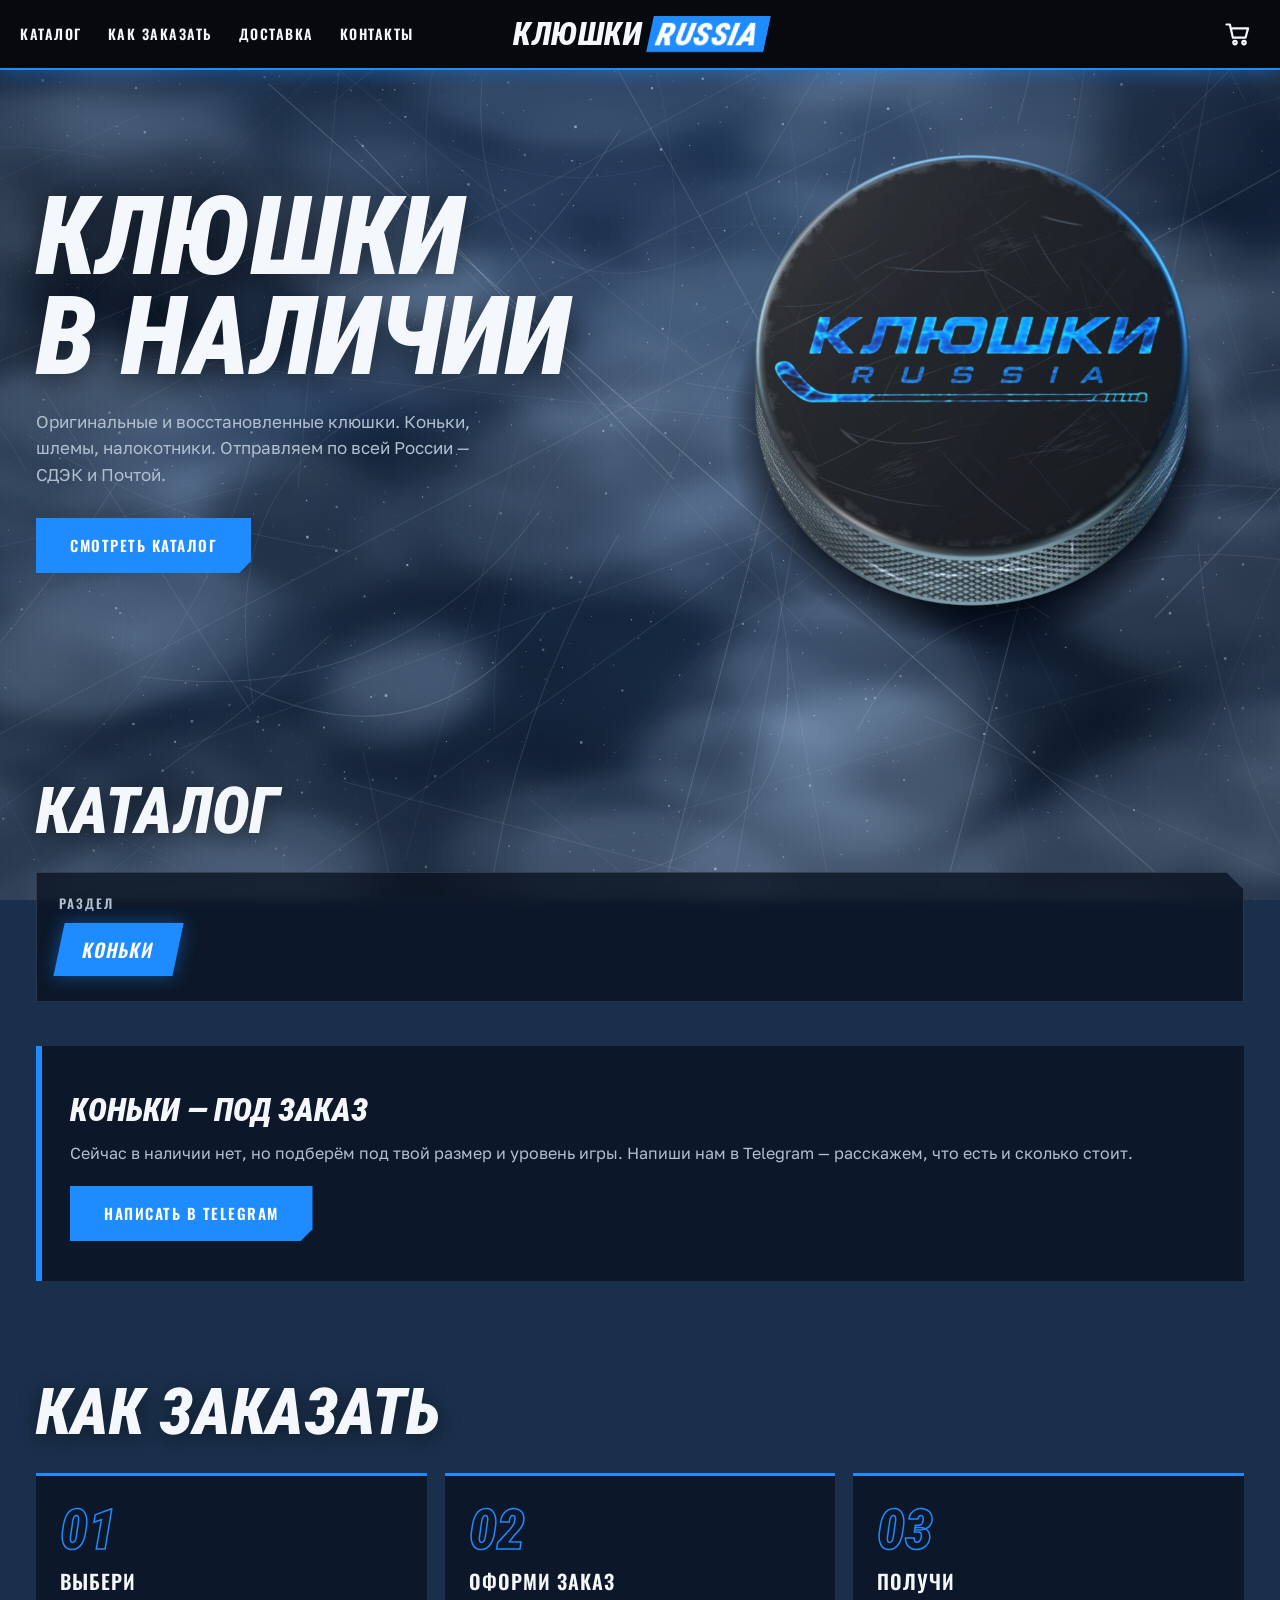
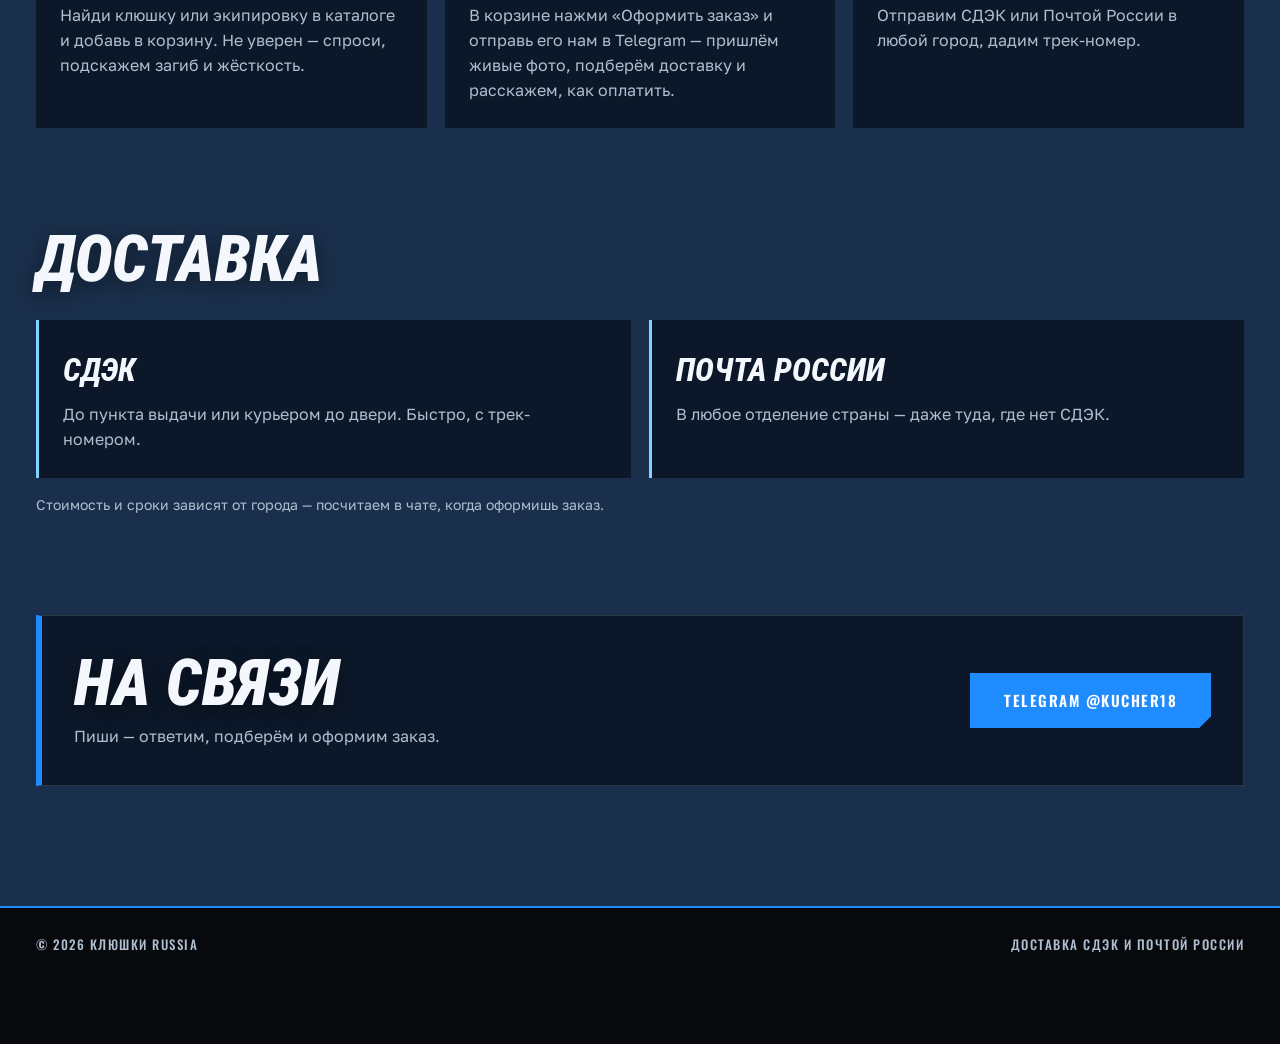
==== commit 351893c9: "Метки версий против кэша перед публикацией Co-Authored-By: Claude Opus 5.5 <noreply@anthropic.com>" ====
--- a/index.html
+++ b/index.html
@@ -8,8 +8,8 @@
   <meta name="description" content="Хоккейные клюшки (оригиналы и восстановленные), коньки, шлемы и налокотники. Доставка СДЭК и Почтой России.">
   <!-- Значок сайта и превью ссылки в Telegram / ВКонтакте (картинки делает tools/make_icons.py).
        Превью не видит скрипты страницы, поэтому у товара — общий текст, а не название клюшки. -->
-  <link rel="icon" type="image/png" href="images/favicon.png?v=20261119-1003">
-  <link rel="apple-touch-icon" href="images/apple-touch-icon.png?v=20261119-1003">
+  <link rel="icon" type="image/png" href="images/favicon.png?v=20261119-1014">
+  <link rel="apple-touch-icon" href="images/apple-touch-icon.png?v=20261119-1014">
   <!-- Подпись под значком на экране iPhone. Пробел — «широкий» (&ensp;): обычный iPhone сжимает,
        и выходило «КЛЮШКИRUSSIA» (скрин владельца 2026-11-19) -->
   <meta name="apple-mobile-web-app-title" content="КЛЮШКИ&ensp;RUSSIA">
@@ -28,7 +28,7 @@
   <link rel="preload" href="fonts/roboto-condensed-italic-cyrillic.woff2" as="font" type="font/woff2" crossorigin>
   <link rel="preload" href="fonts/oswald-cyrillic.woff2" as="font" type="font/woff2" crossorigin>
   <link rel="preload" href="fonts/golos-text-cyrillic.woff2" as="font" type="font/woff2" crossorigin>
-  <link rel="stylesheet" href="style.css?v=20261119-1003">
+  <link rel="stylesheet" href="style.css?v=20261119-1014">
 </head>
 <body>
   <!-- Фон «лёд»: рисуется скриптом ice.js -->
@@ -86,12 +86,12 @@
             <span class="puck-shadow" aria-hidden="true"></span>
             <button class="puck" id="puck" type="button" aria-label="Запустить шайбу ещё раз">
               <span class="puck__layers">
-                <img src="images/puck-body.webp?v=20261119-1003" alt="" class="puck__body" width="960" height="960">
+                <img src="images/puck-body.webp?v=20261119-1014" alt="" class="puck__body" width="960" height="960">
                 <!-- холст: на нём script.js рисует вращающуюся шайбу — бортик, потёртости и логотип -->
                 <canvas class="puck__side" width="960" height="960" aria-hidden="true"></canvas>
-                <img src="images/puck-side.webp?v=20261119-1003" alt="" class="puck__side-src" hidden>
+                <img src="images/puck-side.webp?v=20261119-1014" alt="" class="puck__side-src" hidden>
                 <span class="puck__face">
-                  <img src="images/puck-face.webp?v=20261119-1003" alt="КЛЮШКИ RUSSIA" class="puck__marks" width="960" height="960">
+                  <img src="images/puck-face.webp?v=20261119-1014" alt="КЛЮШКИ RUSSIA" class="puck__marks" width="960" height="960">
                 </span>
               </span>
             </button>
@@ -190,13 +190,13 @@
   <!-- Всплывающая подсказка (например, «Текст скопирован») -->
   <div class="toast" id="toast" role="status" aria-live="polite"></div>
 
-  <script src="ice.js?v=20261119-1003"></script>
-  <script src="script.js?v=20261119-1003"></script>
-  <script src="data/products.js?v=20261119-1003"></script>
-  <script src="shop.js?v=20261119-1003"></script>
-  <script src="delivery.js?v=20261119-1003"></script>
-  <script src="cart.js?v=20261119-1003"></script>
-  <script src="picker.js?v=20261119-1003"></script>
-  <script src="catalog.js?v=20261119-1003"></script>
+  <script src="ice.js?v=20261119-1014"></script>
+  <script src="script.js?v=20261119-1014"></script>
+  <script src="data/products.js?v=20261119-1014"></script>
+  <script src="shop.js?v=20261119-1014"></script>
+  <script src="delivery.js?v=20261119-1014"></script>
+  <script src="cart.js?v=20261119-1014"></script>
+  <script src="picker.js?v=20261119-1014"></script>
+  <script src="catalog.js?v=20261119-1014"></script>
 </body>
 </html>
--- a/style.css
+++ b/style.css
@@ -81,7 +81,7 @@
   font-family: var(--f-text);
   color: var(--white);
   line-height: 1.55;
-  background: #273850;         /* средний цвет льда у низа экрана: им Safari тонирует полосу под своей панелью */
+  background: #1a2f4b;         /* пока рисуется лёд; этим же цветом Safari тонирует полосу под своей панелью */
   overflow-x: hidden;
 }
 
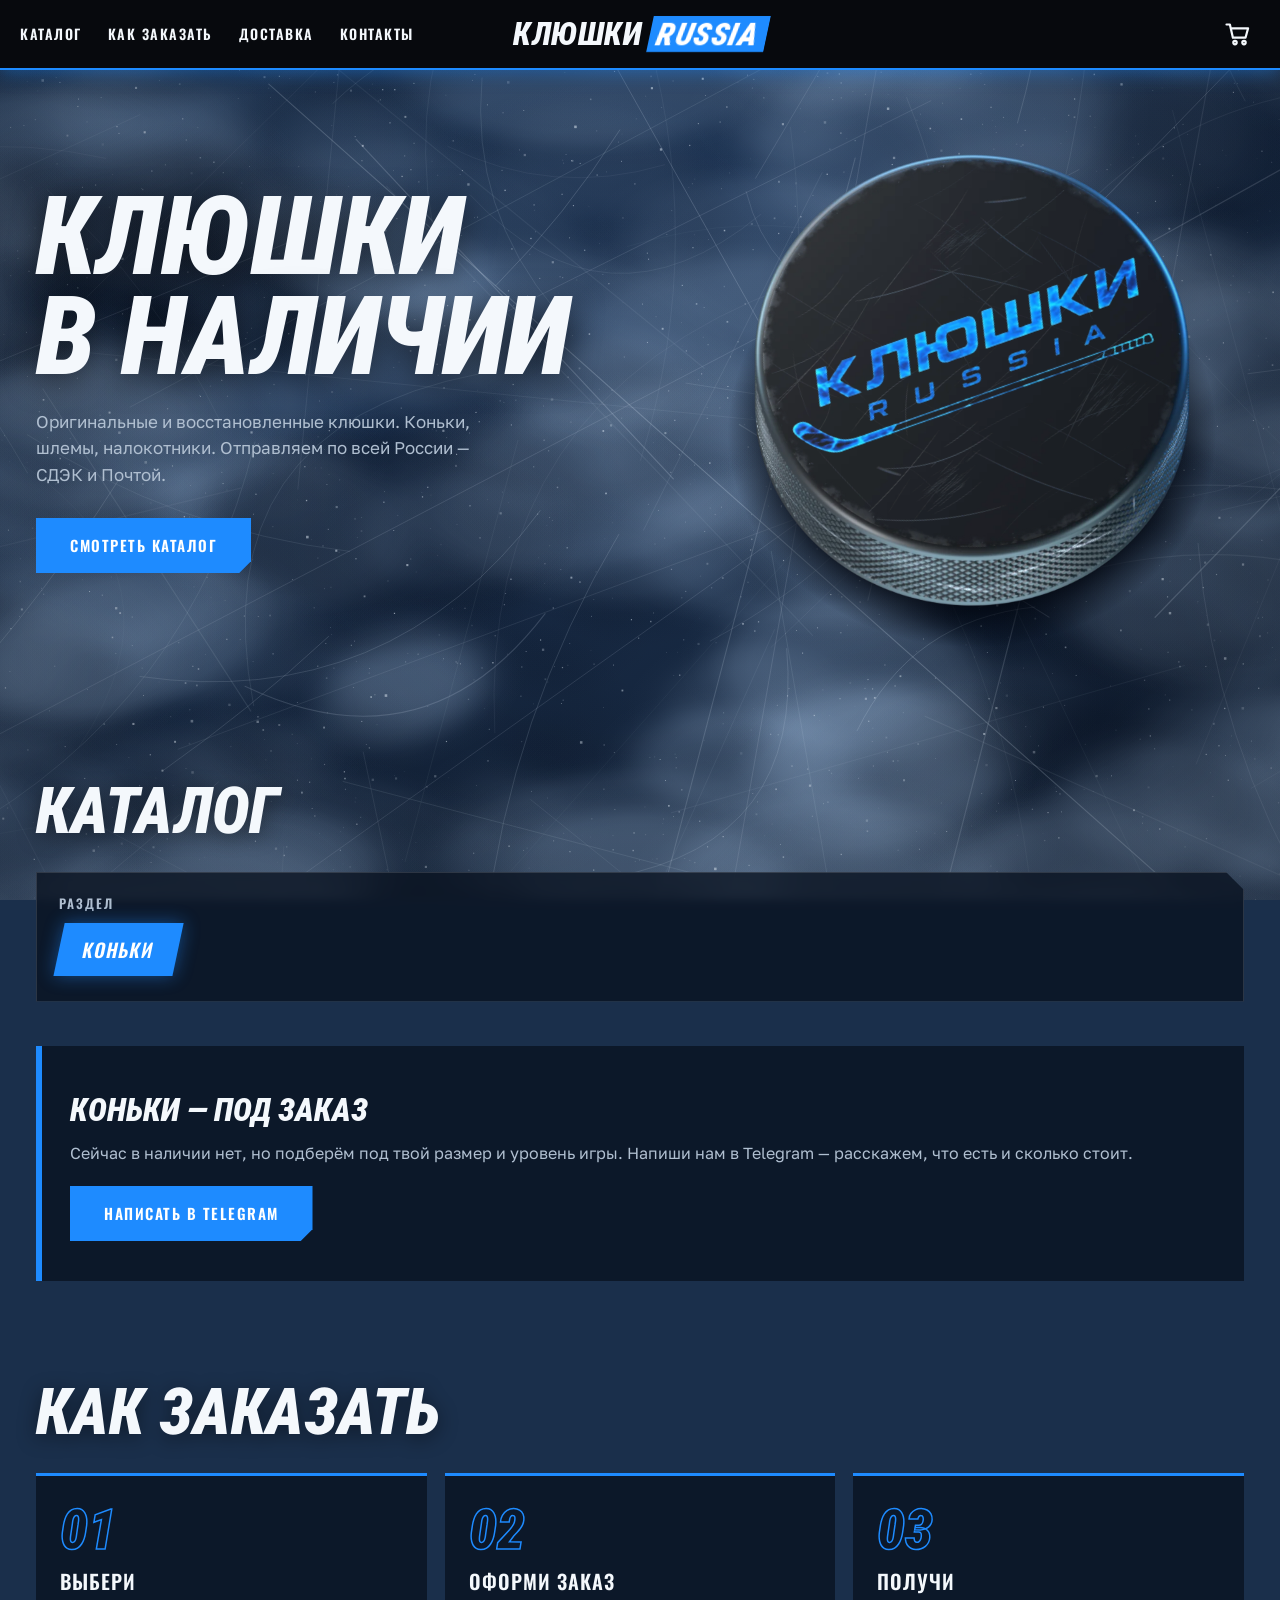
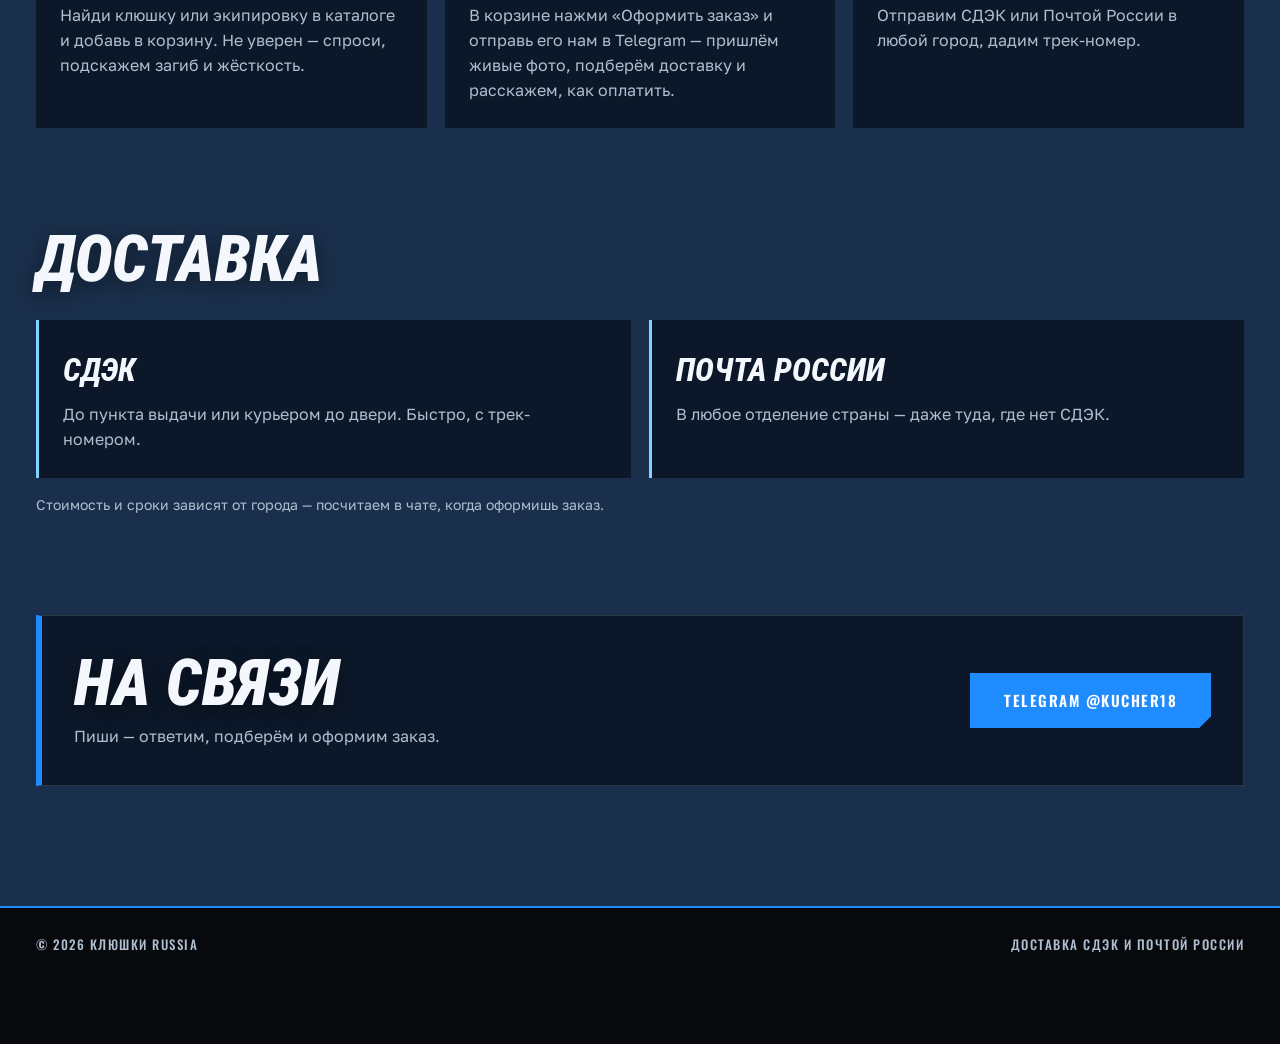
==== commit 710bacc3: "Метки версий против кэша перед публикацией Co-Authored-By: Claude Opus 5.5 <noreply@anthropic.com>" ====
--- a/index.html
+++ b/index.html
@@ -8,8 +8,8 @@
   <meta name="description" content="Хоккейные клюшки (оригиналы и восстановленные), коньки, шлемы и налокотники. Доставка СДЭК и Почтой России.">
   <!-- Значок сайта и превью ссылки в Telegram / ВКонтакте (картинки делает tools/make_icons.py).
        Превью не видит скрипты страницы, поэтому у товара — общий текст, а не название клюшки. -->
-  <link rel="icon" type="image/png" href="images/favicon.png?v=20261119-1014">
-  <link rel="apple-touch-icon" href="images/apple-touch-icon.png?v=20261119-1014">
+  <link rel="icon" type="image/png" href="images/favicon.png?v=20261119-1102">
+  <link rel="apple-touch-icon" href="images/apple-touch-icon.png?v=20261119-1102">
   <!-- Подпись под значком на экране iPhone. Пробел — «широкий» (&ensp;): обычный iPhone сжимает,
        и выходило «КЛЮШКИRUSSIA» (скрин владельца 2026-11-19) -->
   <meta name="apple-mobile-web-app-title" content="КЛЮШКИ&ensp;RUSSIA">
@@ -28,7 +28,7 @@
   <link rel="preload" href="fonts/roboto-condensed-italic-cyrillic.woff2" as="font" type="font/woff2" crossorigin>
   <link rel="preload" href="fonts/oswald-cyrillic.woff2" as="font" type="font/woff2" crossorigin>
   <link rel="preload" href="fonts/golos-text-cyrillic.woff2" as="font" type="font/woff2" crossorigin>
-  <link rel="stylesheet" href="style.css?v=20261119-1014">
+  <link rel="stylesheet" href="style.css?v=20261119-1102">
 </head>
 <body>
   <!-- Фон «лёд»: рисуется скриптом ice.js -->
@@ -86,12 +86,12 @@
             <span class="puck-shadow" aria-hidden="true"></span>
             <button class="puck" id="puck" type="button" aria-label="Запустить шайбу ещё раз">
               <span class="puck__layers">
-                <img src="images/puck-body.webp?v=20261119-1014" alt="" class="puck__body" width="960" height="960">
+                <img src="images/puck-body.webp?v=20261119-1102" alt="" class="puck__body" width="960" height="960">
                 <!-- холст: на нём script.js рисует вращающуюся шайбу — бортик, потёртости и логотип -->
                 <canvas class="puck__side" width="960" height="960" aria-hidden="true"></canvas>
-                <img src="images/puck-side.webp?v=20261119-1014" alt="" class="puck__side-src" hidden>
+                <img src="images/puck-side.webp?v=20261119-1102" alt="" class="puck__side-src" hidden>
                 <span class="puck__face">
-                  <img src="images/puck-face.webp?v=20261119-1014" alt="КЛЮШКИ RUSSIA" class="puck__marks" width="960" height="960">
+                  <img src="images/puck-face.webp?v=20261119-1102" alt="КЛЮШКИ RUSSIA" class="puck__marks" width="960" height="960">
                 </span>
               </span>
             </button>
@@ -190,13 +190,13 @@
   <!-- Всплывающая подсказка (например, «Текст скопирован») -->
   <div class="toast" id="toast" role="status" aria-live="polite"></div>
 
-  <script src="ice.js?v=20261119-1014"></script>
-  <script src="script.js?v=20261119-1014"></script>
-  <script src="data/products.js?v=20261119-1014"></script>
-  <script src="shop.js?v=20261119-1014"></script>
-  <script src="delivery.js?v=20261119-1014"></script>
-  <script src="cart.js?v=20261119-1014"></script>
-  <script src="picker.js?v=20261119-1014"></script>
-  <script src="catalog.js?v=20261119-1014"></script>
+  <script src="ice.js?v=20261119-1102"></script>
+  <script src="script.js?v=20261119-1102"></script>
+  <script src="data/products.js?v=20261119-1102"></script>
+  <script src="shop.js?v=20261119-1102"></script>
+  <script src="delivery.js?v=20261119-1102"></script>
+  <script src="cart.js?v=20261119-1102"></script>
+  <script src="picker.js?v=20261119-1102"></script>
+  <script src="catalog.js?v=20261119-1102"></script>
 </body>
 </html>
--- a/style.css
+++ b/style.css
@@ -73,15 +73,17 @@
 }
 
 * { box-sizing: border-box; margin: 0; padding: 0; }
-/* overscroll-behavior-y: none — страница не «пружинит», шапка и подвал не отрываются от краёв экрана.
-   Только по вертикали: по горизонтали выключился бы «назад» свайпом по тачпаду. */
+/* overscroll-behavior-y: none — страница не «пружинит» ни сверху, ни снизу: на iPhone её нельзя
+   оттянуть за край, шапка и подвал не отрываются от краёв экрана (владелец 2026-11-19).
+   WebKit берёт это только у html. Только по вертикали: по горизонтали выключился бы «назад»
+   свайпом по тачпаду. Цена — нет жеста «потянуть вниз, чтобы обновить». */
 html { scroll-behavior: smooth; overscroll-behavior-y: none; }
 
 body {
   font-family: var(--f-text);
   color: var(--white);
   line-height: 1.55;
-  background: #1a2f4b;         /* пока рисуется лёд; этим же цветом Safari тонирует полосу под своей панелью */
+  background: #1a2f4b;         /* пока рисуется лёд */
   overflow-x: hidden;
 }
 
@@ -497,8 +499,27 @@
   font-size: 13px;
   text-transform: uppercase;
   letter-spacing: 1.5px;
-  box-shadow: 0 10px 0 var(--black);   /* закрывает щель в полточки под подвалом (высота страницы дробная) */
-}
+}
+/* Подвал чёрный до самого низа экрана (владелец 2026-11-19: «как бы далеко я ни листал — чёрный»).
+   Под подвалом бывает то, что не часть страницы: щель в полточки (высота страницы дробная),
+   место под нижней панелью Safari / Telegram (Telegram там показывал свой белый фон).
+   Закрываем это чёрной планкой, «приклеенной» к низу экрана: она уходит за край экрана на 200px,
+   а на экран заходит на 12px — иначе телефон её не рисует. Лежит ПОД подвалом (z-index: -1, как лёд),
+   поэтому эти 12px не видны. Включается, только когда подвал закрывает низ экрана (класс is-on
+   ставит script.js), — в остальное время у низа экрана всё как было. Страницу не удлиняет. */
+.page-end-cap {
+  position: fixed;
+  left: 0;
+  right: 0;
+  bottom: -200px;
+  height: 212px;
+  background: var(--black);
+  z-index: -1;
+  pointer-events: none;
+  opacity: 0;
+}
+.page-end-cap.is-on { opacity: 1; }
+
 .footer__inner { display: flex; justify-content: space-between; flex-wrap: wrap; gap: 10px; }
 
 /* ===== Плавающая кнопка связи ===== */
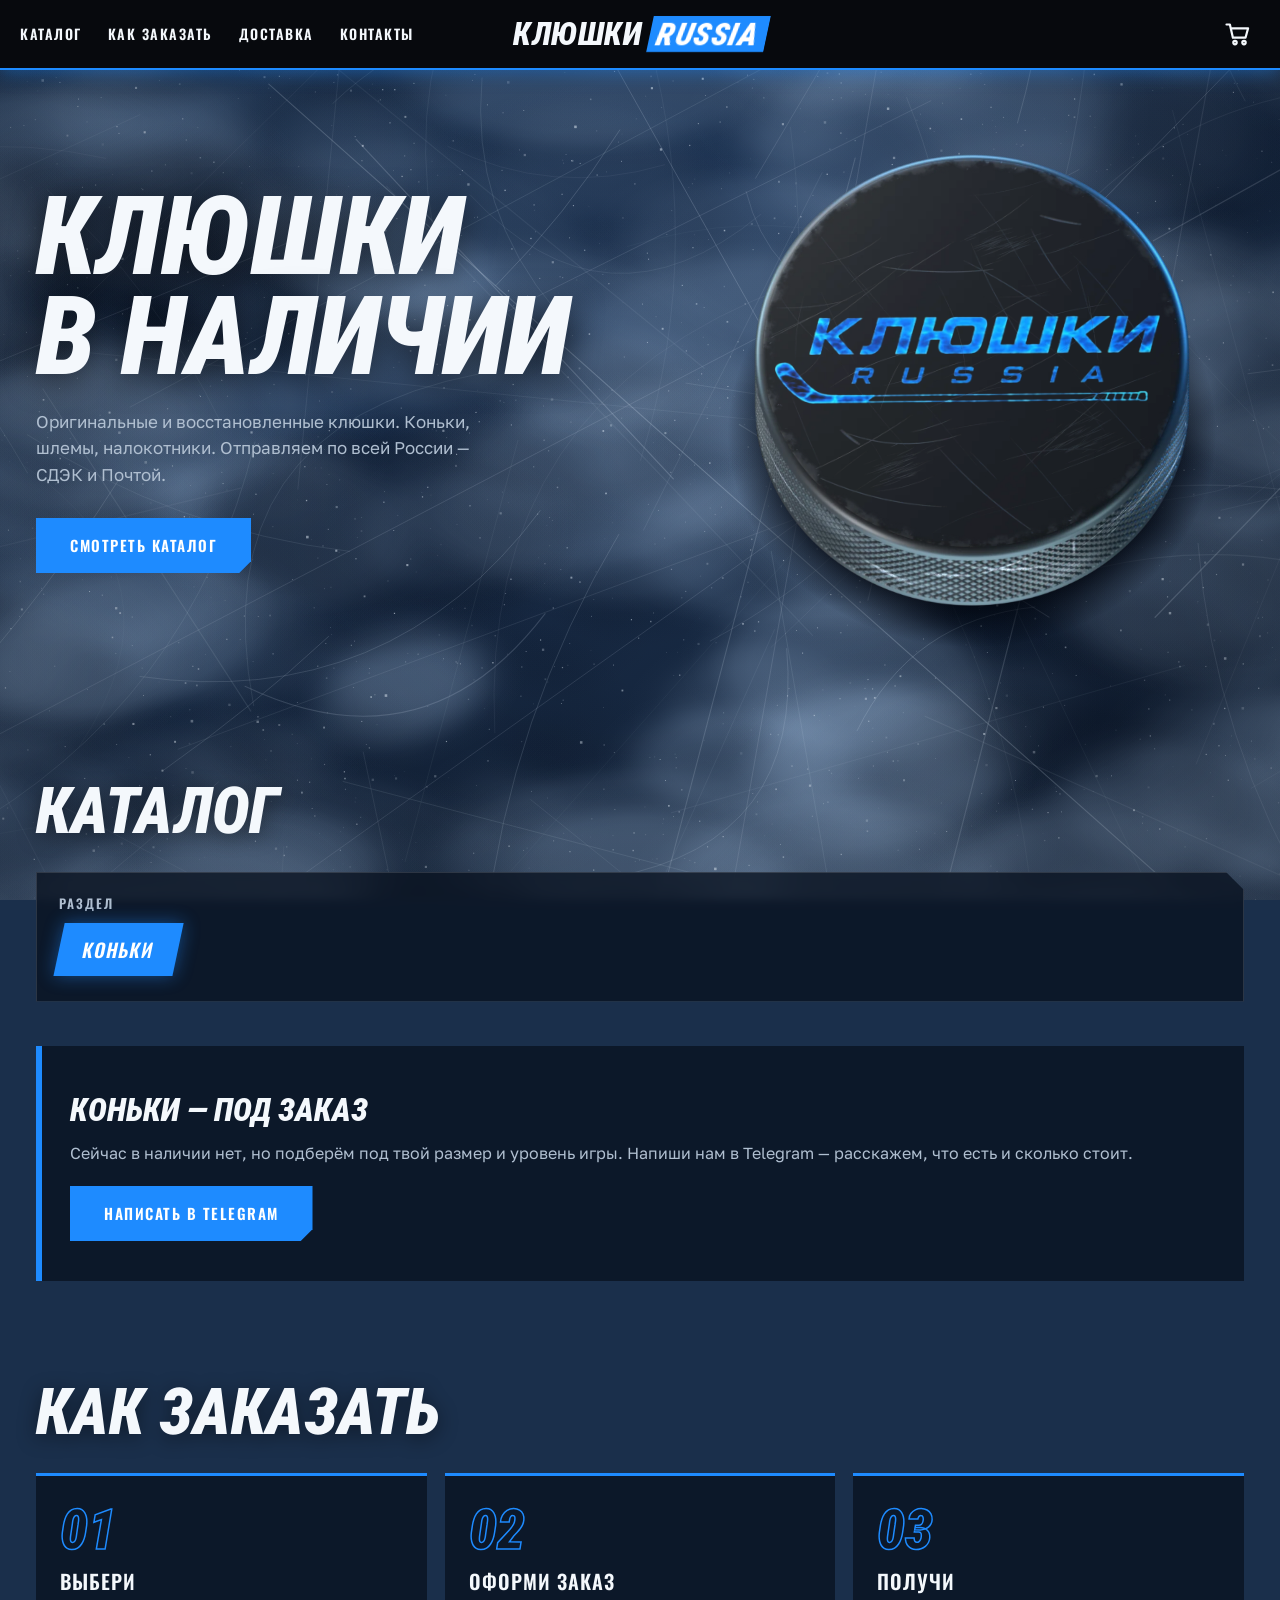
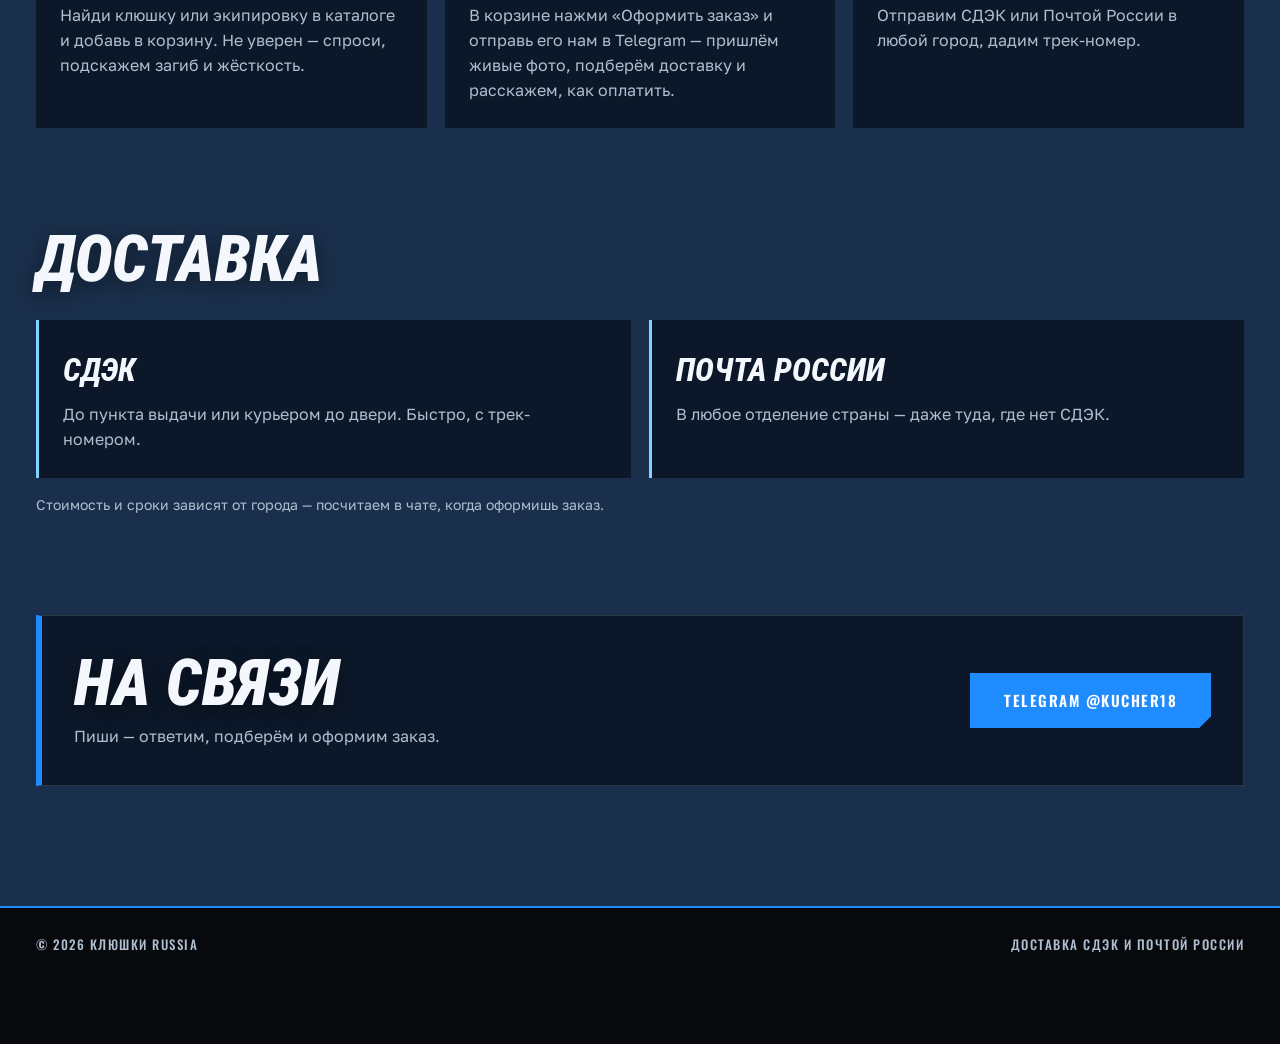
==== commit e80275f2: "Метки версий против кэша перед публикацией Co-Authored-By: Claude Opus 5.5 <noreply@anthropic.com>" ====
--- a/index.html
+++ b/index.html
@@ -8,8 +8,8 @@
   <meta name="description" content="Хоккейные клюшки (оригиналы и восстановленные), коньки, шлемы и налокотники. Доставка СДЭК и Почтой России.">
   <!-- Значок сайта и превью ссылки в Telegram / ВКонтакте (картинки делает tools/make_icons.py).
        Превью не видит скрипты страницы, поэтому у товара — общий текст, а не название клюшки. -->
-  <link rel="icon" type="image/png" href="images/favicon.png?v=20261119-1102">
-  <link rel="apple-touch-icon" href="images/apple-touch-icon.png?v=20261119-1102">
+  <link rel="icon" type="image/png" href="images/favicon.png?v=20261119-1106">
+  <link rel="apple-touch-icon" href="images/apple-touch-icon.png?v=20261119-1106">
   <!-- Подпись под значком на экране iPhone. Пробел — «широкий» (&ensp;): обычный iPhone сжимает,
        и выходило «КЛЮШКИRUSSIA» (скрин владельца 2026-11-19) -->
   <meta name="apple-mobile-web-app-title" content="КЛЮШКИ&ensp;RUSSIA">
@@ -28,7 +28,7 @@
   <link rel="preload" href="fonts/roboto-condensed-italic-cyrillic.woff2" as="font" type="font/woff2" crossorigin>
   <link rel="preload" href="fonts/oswald-cyrillic.woff2" as="font" type="font/woff2" crossorigin>
   <link rel="preload" href="fonts/golos-text-cyrillic.woff2" as="font" type="font/woff2" crossorigin>
-  <link rel="stylesheet" href="style.css?v=20261119-1102">
+  <link rel="stylesheet" href="style.css?v=20261119-1106">
 </head>
 <body>
   <!-- Фон «лёд»: рисуется скриптом ice.js -->
@@ -86,12 +86,12 @@
             <span class="puck-shadow" aria-hidden="true"></span>
             <button class="puck" id="puck" type="button" aria-label="Запустить шайбу ещё раз">
               <span class="puck__layers">
-                <img src="images/puck-body.webp?v=20261119-1102" alt="" class="puck__body" width="960" height="960">
+                <img src="images/puck-body.webp?v=20261119-1106" alt="" class="puck__body" width="960" height="960">
                 <!-- холст: на нём script.js рисует вращающуюся шайбу — бортик, потёртости и логотип -->
                 <canvas class="puck__side" width="960" height="960" aria-hidden="true"></canvas>
-                <img src="images/puck-side.webp?v=20261119-1102" alt="" class="puck__side-src" hidden>
+                <img src="images/puck-side.webp?v=20261119-1106" alt="" class="puck__side-src" hidden>
                 <span class="puck__face">
-                  <img src="images/puck-face.webp?v=20261119-1102" alt="КЛЮШКИ RUSSIA" class="puck__marks" width="960" height="960">
+                  <img src="images/puck-face.webp?v=20261119-1106" alt="КЛЮШКИ RUSSIA" class="puck__marks" width="960" height="960">
                 </span>
               </span>
             </button>
@@ -190,13 +190,13 @@
   <!-- Всплывающая подсказка (например, «Текст скопирован») -->
   <div class="toast" id="toast" role="status" aria-live="polite"></div>
 
-  <script src="ice.js?v=20261119-1102"></script>
-  <script src="script.js?v=20261119-1102"></script>
-  <script src="data/products.js?v=20261119-1102"></script>
-  <script src="shop.js?v=20261119-1102"></script>
-  <script src="delivery.js?v=20261119-1102"></script>
-  <script src="cart.js?v=20261119-1102"></script>
-  <script src="picker.js?v=20261119-1102"></script>
-  <script src="catalog.js?v=20261119-1102"></script>
+  <script src="ice.js?v=20261119-1106"></script>
+  <script src="script.js?v=20261119-1106"></script>
+  <script src="data/products.js?v=20261119-1106"></script>
+  <script src="shop.js?v=20261119-1106"></script>
+  <script src="delivery.js?v=20261119-1106"></script>
+  <script src="cart.js?v=20261119-1106"></script>
+  <script src="picker.js?v=20261119-1106"></script>
+  <script src="catalog.js?v=20261119-1106"></script>
 </body>
 </html>
--- a/style.css
+++ b/style.css
@@ -500,26 +500,6 @@
   text-transform: uppercase;
   letter-spacing: 1.5px;
 }
-/* Подвал чёрный до самого низа экрана (владелец 2026-11-19: «как бы далеко я ни листал — чёрный»).
-   Под подвалом бывает то, что не часть страницы: щель в полточки (высота страницы дробная),
-   место под нижней панелью Safari / Telegram (Telegram там показывал свой белый фон).
-   Закрываем это чёрной планкой, «приклеенной» к низу экрана: она уходит за край экрана на 200px,
-   а на экран заходит на 12px — иначе телефон её не рисует. Лежит ПОД подвалом (z-index: -1, как лёд),
-   поэтому эти 12px не видны. Включается, только когда подвал закрывает низ экрана (класс is-on
-   ставит script.js), — в остальное время у низа экрана всё как было. Страницу не удлиняет. */
-.page-end-cap {
-  position: fixed;
-  left: 0;
-  right: 0;
-  bottom: -200px;
-  height: 212px;
-  background: var(--black);
-  z-index: -1;
-  pointer-events: none;
-  opacity: 0;
-}
-.page-end-cap.is-on { opacity: 1; }
-
 .footer__inner { display: flex; justify-content: space-between; flex-wrap: wrap; gap: 10px; }
 
 /* ===== Плавающая кнопка связи ===== */
